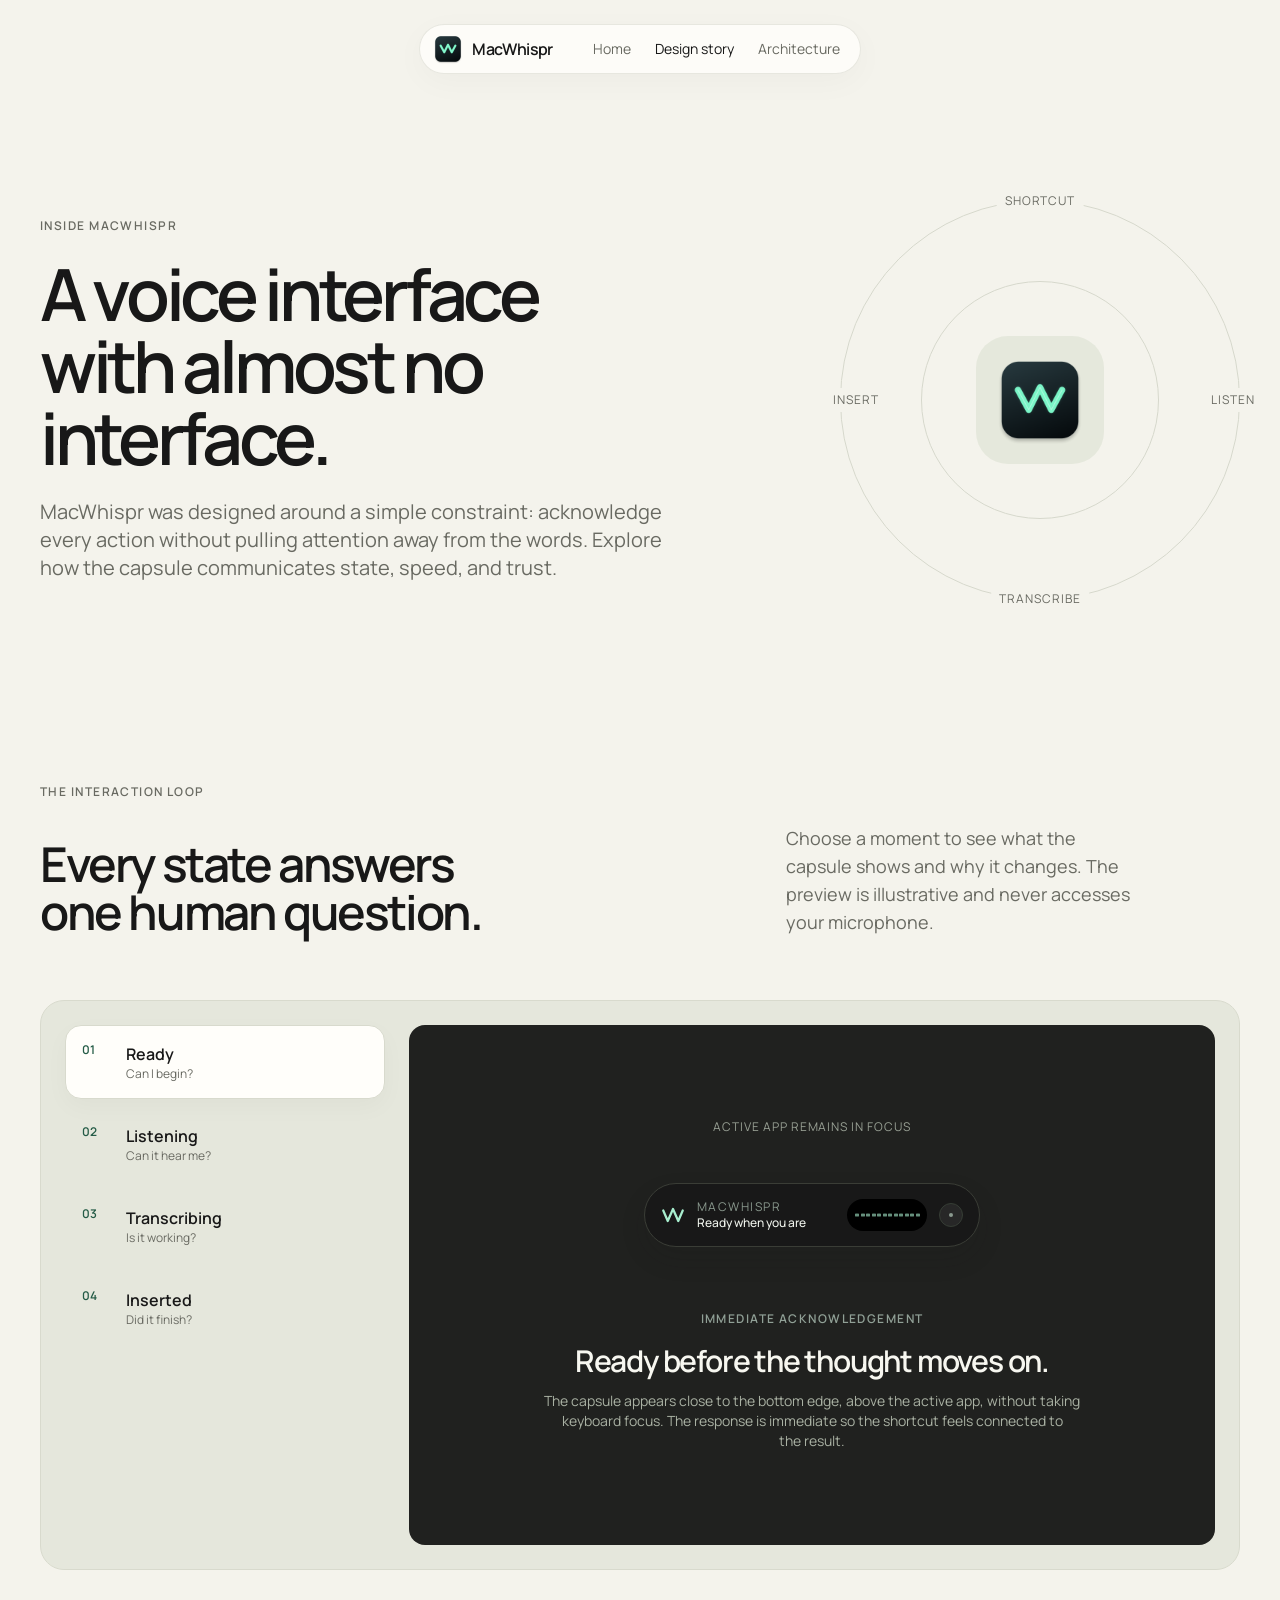
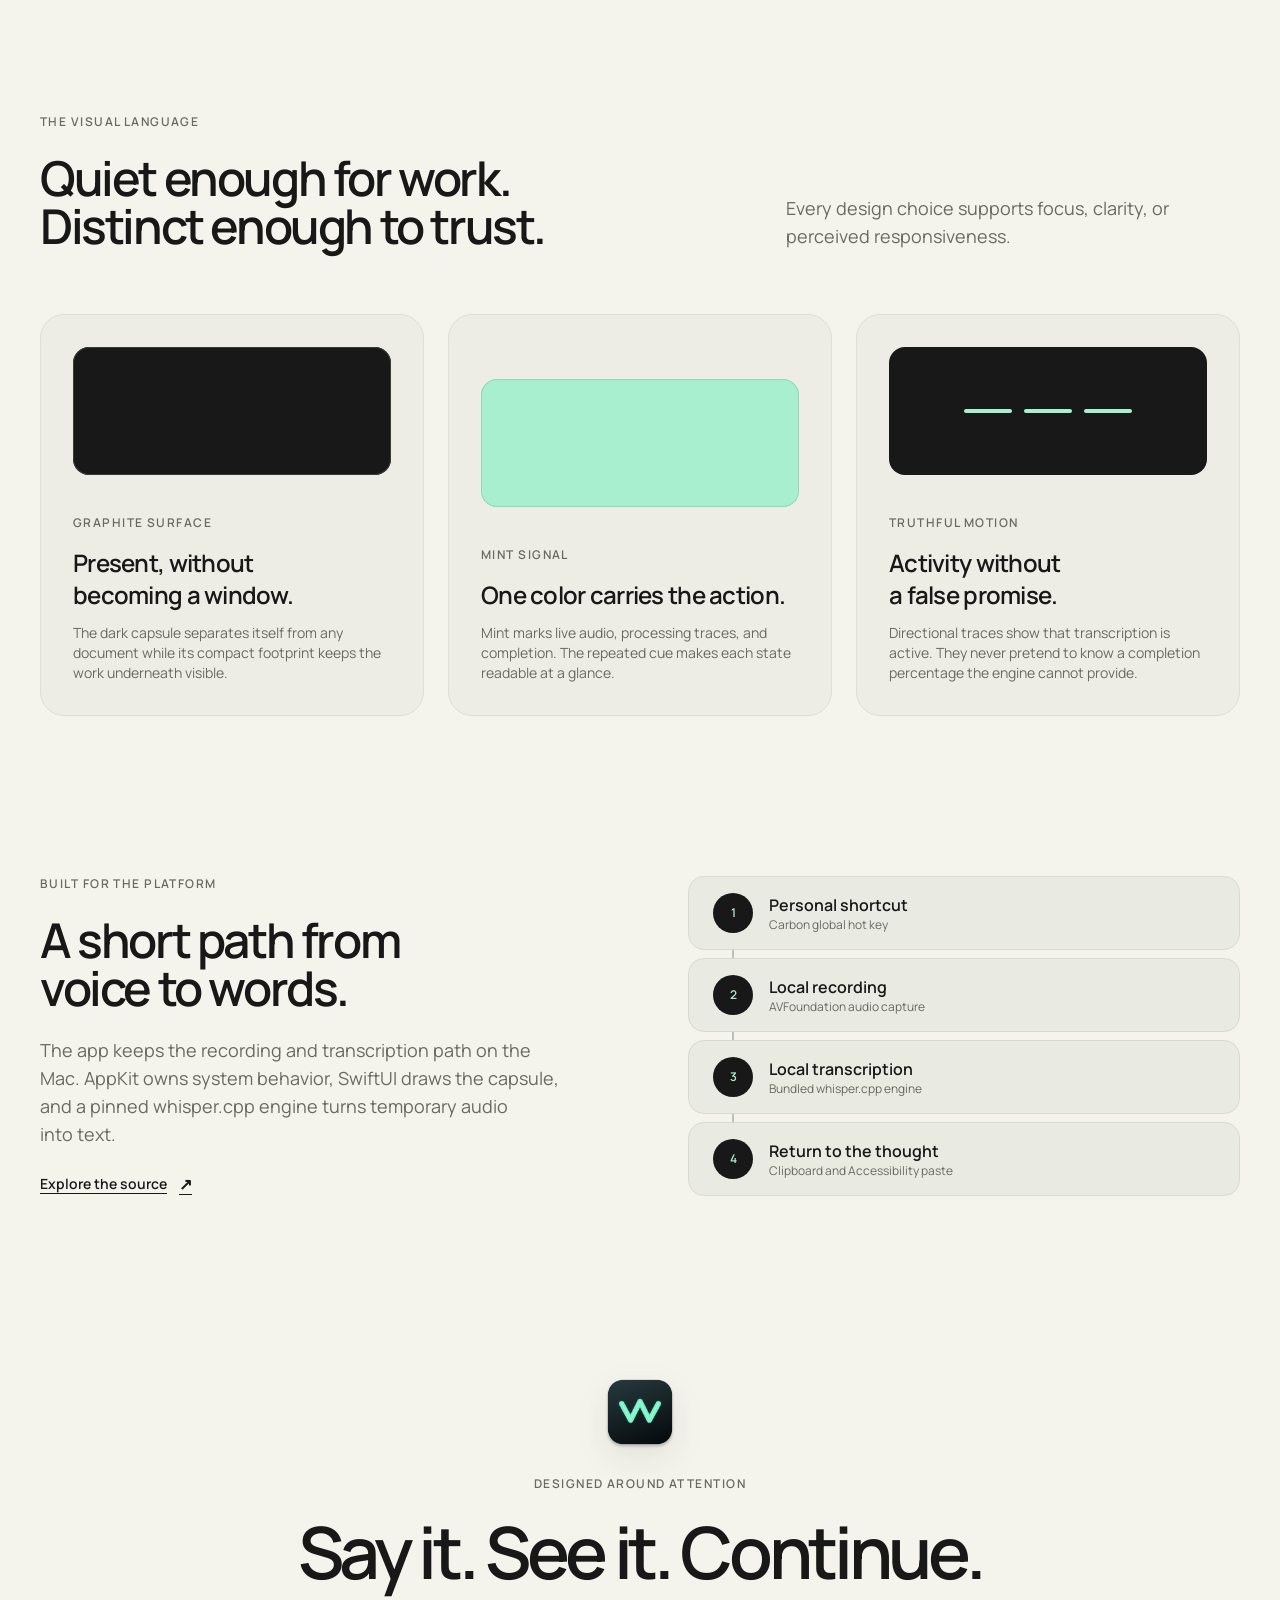
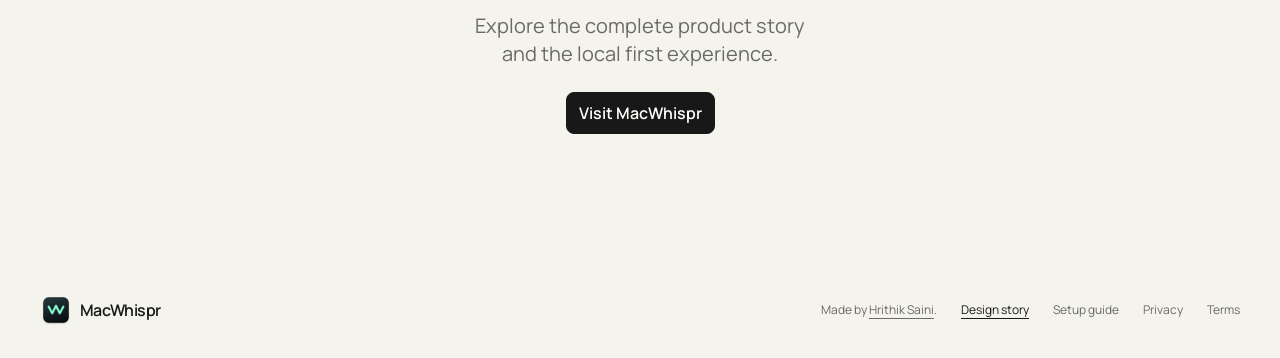
==== site/design.html @ c9826a55 "feat: publish interactive design site with Pages" ====
<!doctype html>
<html lang="en">
<head>
  <meta charset="utf-8">
  <meta name="viewport" content="width=device-width, initial-scale=1">
  <meta name="theme-color" content="#f4f3ec">
  <title>Inside the design — MacWhispr</title>
  <meta name="description" content="Explore the interaction, visual language, and native architecture behind MacWhispr.">
  <meta property="og:type" content="website">
  <meta property="og:title" content="Inside the design of MacWhispr">
  <meta property="og:description" content="An interactive look at the capsule, motion, focus model, and local transcription path.">
  <meta property="og:image" content="assets/brand/social-card.png">
  <meta property="og:image:alt" content="MacWhispr, local voice dictation for Mac">
  <meta name="twitter:card" content="summary_large_image">
  <link rel="icon" type="image/png" href="assets/brand/favicon.png">
  <link rel="apple-touch-icon" href="assets/brand/apple-touch-icon.png">
  <link rel="preload" href="assets/fonts/manrope-variable.ttf" as="font" type="font/ttf" crossorigin>
  <link rel="stylesheet" href="styles.css">
  <script defer src="app.js"></script>
  <script defer src="design.js"></script>
</head>
<body>
  <a class="skip-link" href="#main">Skip to content</a>
  <header class="site-header">
    <nav class="island-nav" aria-label="Main navigation">
      <a class="brand" href="index.html" aria-label="MacWhispr home"><img src="assets/brand/app-icon.png" width="32" height="32" alt=""><span>MacWhispr</span></a>
      <div class="desktop-nav"><a href="index.html">Home</a><a href="#interaction" aria-current="page">Design story</a><a href="#architecture">Architecture</a></div>
      <button class="menu-toggle" type="button" aria-expanded="false" aria-controls="menu-dialog" aria-label="Open navigation"><span></span><span></span></button>
    </nav>
  </header>
  <div class="menu-dialog" id="menu-dialog" role="dialog" aria-modal="true" aria-label="Navigation" hidden>
    <div class="menu-content"><p class="eyebrow">Inside the design</p><nav aria-label="Expanded navigation"><a href="index.html">Home</a><a href="#interaction">The capsule</a><a href="#principles">Design principles</a><a href="#architecture">Architecture</a></nav><p class="menu-footnote">One small surface. Four clear moments.</p></div>
  </div>

  <main id="main">
    <section class="design-hero section-shell" aria-labelledby="design-title">
      <div class="design-hero-copy reveal">
        <p class="eyebrow">Inside MacWhispr</p>
        <h1 id="design-title">A voice interface<br>with almost no interface.</h1>
        <p>MacWhispr was designed around a simple constraint: acknowledge every action without pulling attention away from the words. Explore how the capsule communicates state, speed, and trust.</p>
      </div>
      <div class="design-orbit reveal" aria-hidden="true"><span>Shortcut</span><span>Listen</span><span>Transcribe</span><span>Insert</span><div><img src="assets/brand/app-icon.png" width="96" height="96" alt=""></div></div>
    </section>

    <section class="design-lab section-shell" id="interaction" aria-labelledby="interaction-title">
      <div class="section-intro reveal"><p class="eyebrow">The interaction loop</p><h2 id="interaction-title">Every state answers<br>one human question.</h2><p>Choose a moment to see what the capsule shows and why it changes. The preview is illustrative and never accesses your microphone.</p></div>
      <div class="state-lab reveal">
        <div class="state-selector" role="tablist" aria-label="Capsule states">
          <button class="state-tab is-selected" type="button" role="tab" aria-selected="true" data-design-state="idle"><span>01</span><strong>Ready</strong><small>Can I begin?</small></button>
          <button class="state-tab" type="button" role="tab" aria-selected="false" data-design-state="listening"><span>02</span><strong>Listening</strong><small>Can it hear me?</small></button>
          <button class="state-tab" type="button" role="tab" aria-selected="false" data-design-state="processing"><span>03</span><strong>Transcribing</strong><small>Is it working?</small></button>
          <button class="state-tab" type="button" role="tab" aria-selected="false" data-design-state="pasted"><span>04</span><strong>Inserted</strong><small>Did it finish?</small></button>
        </div>
        <div class="state-preview">
          <p class="preview-context">Active app remains in focus</p>
          <div class="demo-capsule design-capsule" data-state="idle" aria-label="Ready capsule preview">
            <svg class="capsule-mark" viewBox="0 0 32 32" fill="none" aria-hidden="true"><path d="M3 10L9 24L16 8L23 24L29 10" stroke="currentColor" stroke-width="3" stroke-linecap="round" stroke-linejoin="round"/></svg>
            <div class="capsule-label"><span>MACWHISPR</span><strong id="design-capsule-label">Ready when you are</strong></div>
            <div class="capsule-signal" aria-hidden="true"><i></i><i></i><i></i><i></i><i></i><i></i><i></i><i></i><i></i><i></i><i></i><i></i></div>
            <span class="capsule-end" aria-hidden="true"><span></span></span>
          </div>
          <div class="state-rationale" aria-live="polite"><p class="eyebrow" id="design-state-kicker">Immediate acknowledgement</p><h3 id="design-state-title">Ready before the thought moves on.</h3><p id="design-state-copy">The capsule appears close to the bottom edge, above the active app, without taking keyboard focus. The response is immediate so the shortcut feels connected to the result.</p></div>
        </div>
      </div>
    </section>

    <section class="principles-section section-shell" id="principles" aria-labelledby="principles-title">
      <div class="section-intro reveal"><p class="eyebrow">The visual language</p><h2 id="principles-title">Quiet enough for work.<br>Distinct enough to trust.</h2><p>Every design choice supports focus, clarity, or perceived responsiveness.</p></div>
      <div class="principle-grid">
        <article class="principle-card reveal"><span class="principle-swatch graphite" aria-hidden="true"></span><p class="eyebrow">Graphite surface</p><h3>Present, without becoming a window.</h3><p>The dark capsule separates itself from any document while its compact footprint keeps the work underneath visible.</p></article>
        <article class="principle-card reveal"><span class="principle-swatch mint" aria-hidden="true"></span><p class="eyebrow">Mint signal</p><h3>One color carries the action.</h3><p>Mint marks live audio, processing traces, and completion. The repeated cue makes each state readable at a glance.</p></article>
        <article class="principle-card reveal"><div class="motion-study" aria-hidden="true"><i></i><i></i><i></i></div><p class="eyebrow">Truthful motion</p><h3>Activity without a false promise.</h3><p>Directional traces show that transcription is active. They never pretend to know a completion percentage the engine cannot provide.</p></article>
      </div>
    </section>

    <section class="architecture-section section-shell" id="architecture" aria-labelledby="architecture-title">
      <div class="architecture-copy reveal"><p class="eyebrow">Built for the platform</p><h2 id="architecture-title">A short path from<br>voice to words.</h2><p>The app keeps the recording and transcription path on the Mac. AppKit owns system behavior, SwiftUI draws the capsule, and a pinned whisper.cpp engine turns temporary audio into text.</p><a class="text-link" href="https://github.com/hrithiksaini99/MacWhispr">Explore the source <span aria-hidden="true">↗</span></a></div>
      <ol class="architecture-flow reveal" aria-label="MacWhispr transcription flow">
        <li><span>1</span><div><strong>Personal shortcut</strong><small>Carbon global hot key</small></div></li>
        <li><span>2</span><div><strong>Local recording</strong><small>AVFoundation audio capture</small></div></li>
        <li><span>3</span><div><strong>Local transcription</strong><small>Bundled whisper.cpp engine</small></div></li>
        <li><span>4</span><div><strong>Return to the thought</strong><small>Clipboard and Accessibility paste</small></div></li>
      </ol>
    </section>

    <section class="final-cta section-shell" aria-labelledby="design-final-title"><div class="reveal"><img class="final-icon" src="assets/brand/app-icon.png" width="80" height="80" alt="MacWhispr app icon"><p class="eyebrow">Designed around attention</p><h2 id="design-final-title">Say it. See it. Continue.</h2><p>Explore the complete product story<br>and the local first experience.</p><a class="button button-dark" href="index.html">Visit MacWhispr</a></div></section>
  </main>

  <footer class="site-footer section-shell"><a class="brand" href="index.html" aria-label="MacWhispr home"><img src="assets/brand/app-icon.png" width="32" height="32" alt=""><span>MacWhispr</span></a><p>Made by <a href="https://github.com/hrithiksaini99">Hrithik Saini</a>.</p><nav aria-label="Footer navigation"><a href="design.html" aria-current="page">Design story</a><a href="setup.html">Setup guide</a><a href="privacy.html">Privacy</a><a href="terms.html">Terms</a></nav></footer>
</body>
</html>
---- site/styles.css ----
@font-face{font-family:Manrope;src:url("assets/fonts/manrope-variable.ttf") format("truetype");font-style:normal;font-weight:400 700;font-display:swap}
:root{--paper:#f4f3ec;--white:#fffefa;--ink:#181818;--muted:#696a62;--line:#ddddd4;--mint:#a8efcf;--green:#245b46;--s0:0;--s2:2px;--s4:4px;--s8:8px;--s12:12px;--s16:16px;--s24:24px;--s32:32px;--s40:40px;--s48:48px;--s64:64px;--s80:80px;--s96:96px;--r4:4px;--r8:8px;--r16:16px;--r24:24px;--pill:9999px;--fluid:cubic-bezier(.32,.72,0,1)}
*{box-sizing:border-box}
html{scroll-behavior:smooth;scroll-padding-top:96px}
body{margin:0;background:var(--paper);color:var(--ink);font-family:Manrope,sans-serif;font-size:16px;line-height:24px;-webkit-font-smoothing:antialiased}
body.menu-open{overflow:hidden}
button,a,summary{-webkit-tap-highlight-color:transparent}
button,input{font:inherit}
button{cursor:pointer}
button,a,summary{touch-action:manipulation}
a{color:inherit;text-underline-offset:4px}
a:hover{color:var(--green)}
button:focus-visible,a:focus-visible,summary:focus-visible{outline:2px solid var(--green);outline-offset:4px}
button:disabled{cursor:default}
h1,h2,h3,p{margin:0;text-wrap:pretty}
h1,h2,h3{text-wrap:balance;font-weight:600}
img{display:block;max-width:100%;height:auto}
svg{display:block}
button{color:inherit}
.section-shell{width:min(100% - 64px,1200px);margin-inline:auto}
.skip-link{position:fixed;z-index:100;top:16px;left:16px;transform:translateY(-200%);background:var(--ink);color:var(--white);padding:8px 12px;border-radius:8px}
.skip-link:focus{transform:translateY(0);color:var(--white)}
.eyebrow{font-size:12px;line-height:16px;font-weight:600;letter-spacing:.12em;text-transform:uppercase;color:var(--muted)}
.site-header{position:relative;z-index:50;height:96px;display:flex;justify-content:center}
.island-nav{position:fixed;top:24px;display:flex;align-items:center;gap:32px;width:max-content;max-width:calc(100% - 32px);padding:8px 12px;background:rgba(255,254,250,.82);backdrop-filter:blur(24px);-webkit-backdrop-filter:blur(24px);border:1px solid rgba(221,221,212,.7);border-radius:9999px;box-shadow:0 8px 32px #18181808}
.brand{display:flex;align-items:center;gap:8px;text-decoration:none;font-size:16px;line-height:24px;font-weight:600;letter-spacing:-.04em;white-space:nowrap}
.brand img{width:32px;height:32px}
.desktop-nav{display:flex;align-items:center;gap:24px;padding-inline:8px}
.desktop-nav a{font-size:14px;line-height:20px;text-decoration:none;color:var(--muted);transition:color 700ms var(--fluid)}
.desktop-nav a:hover,.desktop-nav a[aria-current]{color:var(--ink)}
.menu-toggle{position:relative;display:none;width:40px;height:40px;border:0;border-radius:9999px;background:transparent;transition:background 700ms var(--fluid),transform 700ms var(--fluid)}
.menu-toggle:hover{background:#e8e8df}
.menu-toggle:active{transform:scale(.98)}
.menu-toggle span{position:absolute;left:12px;width:16px;height:2px;background:var(--ink);transition:transform 700ms var(--fluid)}
.menu-toggle span:first-child{transform:translateY(-4px)}
.menu-toggle span:last-child{transform:translateY(4px)}
.menu-toggle[aria-expanded=true] span:first-child{transform:rotate(45deg)}
.menu-toggle[aria-expanded=true] span:last-child{transform:rotate(-45deg)}
.menu-dialog{position:fixed;inset:0;z-index:40;background:rgba(244,243,236,.85);backdrop-filter:blur(64px);-webkit-backdrop-filter:blur(64px);opacity:0;transition:opacity 700ms var(--fluid)}
.menu-dialog[hidden]{display:none}
.menu-dialog.is-open{opacity:1}
.menu-content{width:min(100% - 64px,680px);height:100%;margin:auto;display:flex;flex-direction:column;justify-content:center;gap:32px}
.menu-content nav{display:flex;flex-direction:column;gap:24px}
.menu-content nav a{text-decoration:none;font-size:36px;line-height:40px;font-weight:600;letter-spacing:-.04em;opacity:0;transform:translateY(48px);transition:transform 700ms var(--fluid),opacity 700ms var(--fluid),color 700ms var(--fluid);transition-delay:calc(var(--menu-index,0)*50ms + 100ms)}
.menu-dialog.is-open nav a{transform:translateY(0);opacity:1}
.menu-footnote{font-size:14px;line-height:20px;color:var(--muted)}
.hero{padding-block:48px 96px}
.hero-copy{text-align:center;max-width:800px;margin-inline:auto}
.hero-eyebrow{display:flex;align-items:center;justify-content:center;gap:8px;margin-bottom:24px}
.status-dot{width:8px;height:8px;background:var(--green);border-radius:9999px}
.hero h1{font-size:96px;line-height:1;letter-spacing:-.07em;max-width:680px;margin-inline:auto;background:linear-gradient(90deg,#000,#666);background-clip:text;-webkit-background-clip:text;color:transparent}
.hero-description{max-width:680px;margin:24px auto;font-size:20px;line-height:28px;color:var(--muted);text-wrap:balance}
.button{display:inline-flex;justify-content:center;align-items:center;padding:8px 12px;border-radius:8px;font-size:16px;line-height:24px;font-weight:600;text-decoration:none;min-height:40px;transition:background 700ms var(--fluid),color 700ms var(--fluid),transform 700ms var(--fluid),box-shadow 700ms var(--fluid)}
.button-dark{background:var(--ink);color:var(--white);border:1px solid var(--ink)}
.button-dark:hover{background:var(--green);border-color:var(--green);color:var(--white);transform:translateY(-2px);box-shadow:0 8px 24px #245b4615}
.button-dark:active{transform:scale(.98);box-shadow:none}
.cta-note{font-size:12px;line-height:16px;margin-top:12px;color:var(--muted)}
.hero-proof{display:flex;flex-wrap:wrap;justify-content:center;gap:8px;margin-top:32px;font-size:12px;line-height:16px;color:var(--muted)}
.hero-proof a{text-decoration:none}
.demo-stage{position:relative;max-width:1040px;margin:64px auto 0;padding:32px 32px 24px;background:#e8e9df;border:1px solid #dfe1d5;border-radius:24px;isolation:isolate}
.demo-note{display:flex;align-items:center;gap:8px;margin-bottom:24px;font-size:14px;line-height:20px;color:var(--muted)}
.mini-mark{width:24px;height:24px;display:grid;place-items:center;background:var(--mint);color:var(--green);font-size:12px;line-height:16px;border-radius:4px;font-weight:700}
.demo-indication{margin-left:auto;font-size:12px;line-height:16px}
.writing-window{background:var(--white);border:1px solid #dbddd0;border-radius:16px;box-shadow:0 16px 40px #18181808;overflow:hidden}
.window-top{display:flex;align-items:center;gap:16px;justify-content:space-between;padding:16px 24px;background:#f7f7f1;color:#6b7063;font-size:12px;line-height:16px}
.traffic-lights{display:flex;gap:8px}
.traffic-lights span{width:8px;height:8px;background:#dedfd4;border-radius:9999px}
.window-shortcut{padding:4px 8px;background:#edeee5;border-radius:4px;white-space:nowrap;color:#7b7c71}
.writing-body{padding:40px 64px 80px;min-height:336px}
.document-label{font-size:12px;line-height:16px;text-transform:uppercase;letter-spacing:.12em;color:#6b7063;margin-bottom:24px}
.document-text{display:inline;font-size:30px;line-height:36px;font-weight:500;letter-spacing:-.04em;text-wrap:pretty;white-space:pre-line}
.text-caret{display:inline-block;width:2px;height:32px;background:#698676;vertical-align:bottom;margin-left:4px;animation:caret 1.2s var(--fluid) infinite}
.document-foot{display:flex;align-items:center;justify-content:space-between;gap:16px;padding:16px 24px;color:#6b7063;font-size:12px;line-height:16px}
.demo-capsule{position:absolute;left:50%;bottom:96px;transform:translateX(-50%);width:336px;min-height:64px;padding:12px 16px;display:flex;align-items:center;gap:12px;background:#181818;border:1px solid #3a3d36;border-radius:9999px;box-shadow:0 12px 24px #18181826;color:var(--mint)}
.capsule-mark{width:24px;height:24px;flex-shrink:0}
.capsule-label{flex:1;min-width:0}
.capsule-label>span{display:block;font-size:12px;line-height:16px;letter-spacing:.12em;color:#8a998e}
.capsule-label strong{display:block;font-size:12px;line-height:16px;color:#f0f4ed;font-weight:500;white-space:nowrap}
.capsule-signal{position:relative;display:flex;align-items:center;justify-content:center;gap:2px;width:80px;height:32px;overflow:hidden;background:#000000;padding:8px;border-radius:9999px}
.capsule-signal i{display:block;width:4px;height:16px;border-radius:9999px;background:var(--mint);transform:scaleY(.2);opacity:.6;transition:transform 700ms var(--fluid),opacity 700ms var(--fluid)}
.capsule-signal i:nth-child(2n){--bar-high:1}.capsule-signal i:nth-child(3n){--bar-high:.6}.capsule-signal i:nth-child(4n){--bar-high:1.3}.capsule-signal i:nth-child(5n){--bar-high:.85}
.capsule-end{width:24px;height:24px;flex-shrink:0;display:grid;place-items:center;border:1px solid #363d35;background:#272727;border-radius:9999px}
.capsule-end>span{width:4px;height:4px;background:#8a998e;border-radius:9999px}
.demo-capsule[data-state=listening] .capsule-signal i{animation:voice 620ms var(--fluid) infinite alternate;animation-delay:calc(var(--bar-index)*-70ms);opacity:1}
.demo-capsule[data-state=listening] .capsule-end>span{width:8px;height:8px;border-radius:2px;background:#e3ebe0}
.demo-capsule[data-state=processing] .capsule-signal i{height:2px;animation:trace 620ms var(--fluid) infinite;animation-delay:calc(var(--bar-index)*-35ms)}
.demo-capsule[data-state=processing] .capsule-end>span{width:8px;height:2px;border-radius:2px;background:var(--mint)}
.demo-capsule[data-state=pasted] .capsule-signal i{transform:scaleY(.2);opacity:.9}
.demo-capsule[data-state=pasted] .capsule-end>span{width:8px;height:8px;border-radius:9999px;background:var(--mint)}
.demo-controls{display:flex;align-items:center;justify-content:center;gap:16px;margin-top:32px}
.demo-button{display:flex;align-items:center;gap:12px;padding:8px 12px;font-size:14px;line-height:20px;font-weight:600;background:#f4f5ed;border:1px solid #d6d9cb;border-radius:8px;white-space:nowrap;transition:background 700ms var(--fluid),transform 700ms var(--fluid)}
.demo-button:hover{background:var(--white)}
.demo-button:active{transform:scale(.98)}
.demo-button:disabled{background:#e1e5d9;color:#657062}
.play-symbol{font-size:16px;line-height:24px;color:var(--green)}
.demo-status{font-size:12px;line-height:16px;color:#626b56;max-width:400px}
.experience{padding-block:48px 96px}
.section-intro{display:grid;grid-template-columns:1.5fr 1fr;gap:24px 64px;margin-bottom:64px;align-items:end}
.section-intro .eyebrow{grid-column:1/-1}
h2{font-size:48px;line-height:1;letter-spacing:-.05em}
.section-intro>p:last-child{max-width:400px;color:var(--muted);font-size:18px;line-height:28px}
.benefits{display:grid;grid-template-columns:repeat(3,1fr);gap:64px}
.benefit{display:flex;flex-direction:column;align-items:flex-start}
.section-number{font-size:12px;line-height:16px;color:#6b735d;font-weight:600;letter-spacing:.08em;margin-bottom:24px}
.benefit h3{font-size:30px;line-height:36px;letter-spacing:-.04em;margin-bottom:16px}
.benefit>p{color:var(--muted);font-size:16px;line-height:24px;flex:1;margin-bottom:24px}
.benefit-detail{display:flex;gap:8px;align-items:center;color:var(--green);font-size:12px;line-height:16px;min-height:32px}
kbd{font-family:inherit;font-size:12px;line-height:16px;display:inline-flex;align-items:center;justify-content:center;min-width:32px;padding:8px;background:#eeeee6;border:1px solid #d8dbcf;border-radius:8px;color:#535b4e}
.shortcut-detail>span{margin-left:4px}
.local-signal{width:8px;height:8px;border-radius:9999px;background:var(--green);box-shadow:0 0 0 4px #245b4610;margin:4px}
.mode-label{padding:4px 8px;border-radius:4px;background:#e7eade;white-space:nowrap}
.mode-divider{color:#98a08c}
.setup{display:grid;grid-template-columns:1fr 1fr;gap:96px;padding-block:64px 96px}
.setup-heading h2{margin:24px 0}
.setup-heading>p:last-child{font-size:18px;line-height:28px;color:var(--muted)}
.setup-steps{margin:0;padding:0;list-style:none;display:flex;flex-direction:column;gap:40px}
.setup-step{display:flex;gap:24px;align-items:flex-start}
.step-number{flex-shrink:0;display:grid;place-items:center;width:40px;height:40px;background:#e8eade;border:1px solid #d8decd;border-radius:9999px;font-size:14px;line-height:20px;color:var(--green);font-weight:600}
.setup-step h3{font-size:24px;line-height:32px;letter-spacing:-.03em;margin-bottom:12px}
.setup-step p{color:var(--muted)}
.setup-step .step-aside{margin-top:12px;font-size:14px;line-height:20px}
.text-link{display:inline-flex;align-items:center;gap:12px;font-size:14px;line-height:20px;font-weight:600;transition:color 700ms var(--fluid)}
.setup-step .text-link{margin-top:16px}
.text-link span{font-size:16px;line-height:24px;transition:transform 700ms var(--fluid)}
.text-link:hover span{transform:translate(2px,-2px)}
.tagline-section{text-align:center;padding-block:96px}
.tagline-section h2{font-size:60px;line-height:1;letter-spacing:-.055em;max-width:680px;margin:32px auto}
.word-reveal span{color:#1818184d;transition:color 800ms var(--fluid)}
.word-reveal span.is-active{color:var(--ink)}
.tagline-note{color:var(--muted)}
.source-section{padding-block:48px 96px}
.source-panel{display:grid;grid-template-columns:1fr 1fr;gap:64px;background:#181818;color:var(--white);border-radius:24px;padding:64px;overflow:hidden}
.source-art{display:flex;flex-direction:column;justify-content:center;align-items:center;gap:24px;color:var(--mint)}
.source-art svg{width:192px;height:192px}
.source-art>span{font-size:12px;line-height:16px;color:#a0aa9b}
.source-copy .eyebrow{color:#a0aa9b}
.source-copy h2{font-size:48px;line-height:1;margin:24px 0;color:#f5f5ec}
.source-copy>p:not(.eyebrow){color:#a9b1a3}
.source-copy .source-details{font-size:14px;line-height:20px;margin-top:16px}
.light-link{margin-top:24px;color:var(--mint)}
.light-link:hover{color:var(--white)}
.light-link:focus-visible{outline-color:var(--mint)}
.faq{display:grid;grid-template-columns:1fr 1.3fr;gap:96px;padding-block:48px 96px}
.faq-heading h2{margin-top:24px}
.faq-list{display:flex;flex-direction:column;gap:12px}
.faq details{padding:16px 24px;background:#eeeee6;border:1px solid #dddfd2;border-radius:16px}
.faq summary{display:flex;align-items:center;justify-content:space-between;gap:24px;list-style:none;cursor:pointer;font-size:16px;line-height:24px;font-weight:600}
.faq summary::-webkit-details-marker{display:none}
.faq summary>span{font-size:24px;line-height:32px;font-weight:400;color:#848d7d;transition:transform 700ms var(--fluid);flex-shrink:0}
.faq details[open] summary>span{transform:rotate(45deg)}
.faq summary:hover{color:var(--green)}
.faq summary:active{transform:translateY(1px)}
.faq details>div{padding-top:16px;color:var(--muted);font-size:14px;line-height:20px}
.faq details p+p{margin-top:12px}
.final-cta{text-align:center;padding-block:80px 96px}
.final-icon{margin:0 auto 24px;width:80px;height:80px;filter:drop-shadow(0 12px 16px #18181815)}
.final-cta h2{font-size:72px;line-height:1;margin:24px 0;letter-spacing:-.06em}
.final-cta>div>p:not(.eyebrow,.cta-note){font-size:20px;line-height:28px;color:var(--muted);margin-bottom:24px}
.site-footer{display:flex;align-items:center;gap:24px;padding-block:32px;margin-top:32px;font-size:12px;line-height:16px;color:var(--muted)}
.site-footer>p{margin-left:auto}
.site-footer nav{display:flex;gap:24px}
.site-footer nav a{text-decoration:none}.site-footer nav a[aria-current=page]{color:var(--ink);text-decoration:underline}
.site-footer .brand{color:var(--ink)}
.js .reveal{opacity:0;transform:translateY(64px);filter:blur(8px);transition:opacity 900ms var(--fluid),transform 900ms var(--fluid),filter 900ms var(--fluid)}
.js .reveal.is-visible{opacity:1;transform:translateY(0);filter:blur(0)}
.legal-main{max-width:800px;padding-block:64px 96px}
.legal-main .eyebrow{margin-bottom:24px}
.legal-main h1{font-size:60px;line-height:1;letter-spacing:-.055em;margin-bottom:24px}
.legal-lede{font-size:20px;line-height:28px;color:var(--muted);margin-bottom:48px}
.legal-main section{margin-top:40px}
.legal-main h2{font-size:24px;line-height:32px;letter-spacing:-.03em;margin-bottom:16px}
.legal-main section p{color:var(--muted)}
.legal-main section p+p{margin-top:12px}
.legal-main ul,.legal-main ol{padding-left:24px;color:var(--muted);margin:16px 0 0}
.legal-main li+li{margin-top:8px}
.legal-main .button{margin-top:40px}
.error-main{min-height:70vh;text-align:center;display:flex;flex-direction:column;align-items:center;justify-content:center;padding-block:64px;max-width:680px}
.error-main .final-icon{margin-bottom:32px}
.error-main h1{font-size:60px;line-height:1;letter-spacing:-.05em;margin:24px 0}
.error-main>p:not(.eyebrow){font-size:18px;line-height:28px;color:var(--muted);margin-bottom:24px}
.design-hero{display:grid;grid-template-columns:1.2fr .8fr;align-items:center;gap:96px;padding-block:64px 96px;min-height:640px}
.design-hero-copy{max-width:720px}
.design-hero h1{font-size:72px;line-height:1;letter-spacing:-.06em;margin:24px 0}
.design-hero-copy>p:last-child{max-width:640px;font-size:20px;line-height:28px;color:var(--muted)}
.design-orbit{position:relative;width:400px;height:400px;border:1px solid #d6d8cc;border-radius:9999px;justify-self:end;animation:orbit-breathe 3.2s var(--fluid) infinite alternate}
.design-orbit::before{content:"";position:absolute;inset:80px;border:1px solid #d6d8cc;border-radius:9999px}
.design-orbit>div{position:absolute;inset:50%;width:128px;height:128px;padding:16px;transform:translate(-50%,-50%);display:grid;place-items:center;background:#e5e8dc;border-radius:32px}
.design-orbit>div img{width:96px;height:96px}
.design-orbit>span{position:absolute;padding:4px 8px;background:var(--paper);font-size:12px;line-height:16px;color:var(--muted);letter-spacing:.08em;text-transform:uppercase}
.design-orbit>span:nth-child(1){top:-12px;left:50%;transform:translateX(-50%)}
.design-orbit>span:nth-child(2){right:-24px;top:50%;transform:translateY(-50%)}
.design-orbit>span:nth-child(3){bottom:-12px;left:50%;transform:translateX(-50%)}
.design-orbit>span:nth-child(4){left:-16px;top:50%;transform:translateY(-50%)}
.design-lab{padding-block:48px 96px}
.state-lab{display:grid;grid-template-columns:320px 1fr;gap:24px;padding:24px;background:#e5e7dc;border:1px solid #d8dacd;border-radius:24px}
.state-selector{display:flex;flex-direction:column;gap:8px}
.state-tab{display:grid;grid-template-columns:32px 1fr;gap:0 12px;text-align:left;padding:16px;background:transparent;border:1px solid transparent;border-radius:16px;transition:background 700ms var(--fluid),border-color 700ms var(--fluid),transform 700ms var(--fluid)}
.state-tab:hover{background:#f0f0e8}
.state-tab:active{transform:scale(.98)}
.state-tab.is-selected{background:var(--white);border-color:#d8dacd;box-shadow:0 8px 24px #18181808}
.state-tab>span{grid-row:1/3;font-size:12px;line-height:16px;color:var(--green);font-weight:600}
.state-tab>strong{font-size:16px;line-height:24px;font-weight:600}
.state-tab>small{font-size:12px;line-height:16px;color:var(--muted)}
.state-preview{min-height:520px;padding:64px;display:flex;flex-direction:column;align-items:center;justify-content:center;background:#20211f;border-radius:16px;color:var(--white);overflow:hidden}
.preview-context{margin-bottom:48px;font-size:12px;line-height:16px;color:#98a094;letter-spacing:.08em;text-transform:uppercase}
.design-capsule{position:relative;left:auto;bottom:auto;transform:none;flex-shrink:0}
.state-rationale{max-width:560px;margin-top:64px;text-align:center}
.state-rationale .eyebrow{color:#90a096}
.state-rationale h3{margin:16px 0 12px;font-size:30px;line-height:36px;letter-spacing:-.04em;color:#f7f7f0}
.state-rationale>p:last-child{font-size:14px;line-height:20px;color:#a9b1a3}
.principles-section{padding-block:48px 96px}
.principle-grid{display:grid;grid-template-columns:repeat(3,1fr);gap:24px}
.principle-card{min-height:400px;padding:32px;display:flex;flex-direction:column;justify-content:flex-end;background:#edede5;border:1px solid #dddfd2;border-radius:24px}
.principle-card .eyebrow{margin-top:40px;margin-bottom:16px}
.principle-card h3{font-size:24px;line-height:32px;letter-spacing:-.03em;margin-bottom:12px}
.principle-card>p:last-child{color:var(--muted);font-size:14px;line-height:20px}
.principle-swatch{width:100%;height:128px;border-radius:16px}
.principle-swatch.graphite{background:#181818;box-shadow:inset 0 0 0 1px #3a3d36}
.principle-swatch.mint{background:var(--mint);box-shadow:inset 0 0 0 1px #8edab7}
.motion-study{height:128px;display:flex;align-items:center;justify-content:center;gap:12px;background:#181818;border-radius:16px;overflow:hidden}
.motion-study i{width:48px;height:4px;border-radius:9999px;background:var(--mint);animation:design-trace 720ms var(--fluid) infinite}
.motion-study i:nth-child(2){animation-delay:-240ms}.motion-study i:nth-child(3){animation-delay:-480ms}
.architecture-section{display:grid;grid-template-columns:1fr 1fr;gap:96px;padding-block:64px 96px;align-items:center}
.architecture-copy h2{margin:24px 0;font-size:48px;line-height:1}
.architecture-copy>p:not(.eyebrow){max-width:520px;color:var(--muted);font-size:18px;line-height:28px}
.architecture-copy .text-link{margin-top:24px}
.architecture-flow{margin:0;padding:0;list-style:none;display:flex;flex-direction:column;gap:8px}
.architecture-flow li{position:relative;display:flex;align-items:center;gap:16px;padding:16px 24px;background:#e9eae1;border:1px solid #d9dbcf;border-radius:16px}
.architecture-flow li+li::before{content:"";position:absolute;width:2px;height:8px;top:-9px;left:43px;background:#b9c2b4}
.architecture-flow li>span{display:grid;place-items:center;width:40px;height:40px;flex-shrink:0;border-radius:9999px;background:var(--ink);color:var(--mint);font-size:12px;line-height:16px;font-weight:600}
.architecture-flow strong{display:block;font-size:16px;line-height:24px;font-weight:600}
.architecture-flow small{display:block;font-size:12px;line-height:16px;color:var(--muted)}
@keyframes caret{0%,45%{opacity:1}50%,95%{opacity:0}100%{opacity:1}}
@keyframes voice{0%{transform:scaleY(.25)}100%{transform:scaleY(var(--bar-high,.8))}}
@keyframes trace{0%{opacity:.15;transform:translateX(-8px) scaleX(.5)}55%{opacity:1;transform:translateX(8px) scaleX(2)}100%{opacity:.15;transform:translateX(16px) scaleX(.5)}}
@keyframes design-trace{0%{opacity:.2;transform:translateX(-24px) scaleX(.5)}55%{opacity:1;transform:translateX(8px) scaleX(1)}100%{opacity:.2;transform:translateX(24px) scaleX(.5)}}
@keyframes orbit-breathe{0%{transform:scale(.98)}100%{transform:scale(1)}}
@media(min-width:1440px){.hero{padding-top:64px}}
@media(max-width:1100px){.hero h1{font-size:72px;line-height:1}.benefits{gap:32px}.setup,.faq{gap:64px}.source-panel{gap:32px;padding:48px}.section-intro{gap:24px 32px}.demo-stage{padding:24px}.writing-body{padding:40px 48px 80px}.demo-capsule{bottom:96px}.design-hero{gap:48px}.design-orbit{width:320px;height:320px}.design-orbit::before{inset:64px}.state-lab{grid-template-columns:280px 1fr}.state-preview{padding:48px}.principle-card{padding:24px}.architecture-section{gap:64px}}
@media(max-width:800px){.section-shell{width:calc(100% - 48px)}.site-header{height:96px}.desktop-nav{display:none}.menu-toggle{display:block}.island-nav{gap:32px}.hero{padding-block:32px 64px}.hero h1{font-size:60px;line-height:1}.hero-description{font-size:18px;line-height:28px;max-width:560px}.demo-stage{padding:24px 16px;margin-top:48px}.writing-window{border-radius:8px}.demo-note{font-size:12px;line-height:16px}.demo-indication{display:none}.writing-body{padding:32px 24px 96px;min-height:336px}.window-top{padding:16px}.window-shortcut{display:none}.document-text{font-size:24px;line-height:32px}.document-foot{padding:12px 16px}.demo-no-mic{display:none}.demo-controls{flex-direction:column;gap:8px}.demo-status{text-align:center}.demo-capsule{bottom:96px}.section-intro{display:block;margin-bottom:48px}.section-intro h2{margin:24px 0}.section-intro>p:last-child{max-width:560px}.experience{padding-block:32px 64px}.benefits{gap:48px;grid-template-columns:1fr}.benefit{display:grid;grid-template-columns:1fr 1.2fr;gap:16px 32px}.benefit .section-number{grid-column:1/-1;margin:0}.benefit h3{grid-column:1;margin:0;font-size:30px;line-height:36px}.benefit>p{margin:0}.benefit-detail{grid-column:2}.setup{grid-template-columns:1fr;gap:40px;padding-block:48px 64px}.setup-heading>p:last-child br{display:none}.setup-steps{gap:32px}.tagline-section{padding-block:64px}.tagline-section h2{font-size:48px;line-height:1}.source-section{padding-block:32px 64px}.source-panel{grid-template-columns:1fr;gap:40px;padding:40px}.source-art{flex-direction:row;justify-content:flex-start;gap:16px}.source-art svg{width:64px;height:64px}.source-copy h2 br{display:none}.source-copy h2{font-size:36px;line-height:40px}.faq{grid-template-columns:1fr;gap:40px;padding-block:32px 64px}.faq-heading h2 br{display:none}.final-cta{padding-block:64px}.final-cta h2{font-size:60px;line-height:1}.site-footer{flex-wrap:wrap;justify-content:space-between;gap:16px}.site-footer>p{margin:0}.site-footer nav{width:100%;justify-content:flex-start;margin-top:8px}.legal-main{padding-block:40px 64px}.legal-main h1{font-size:48px;line-height:1}.design-hero{grid-template-columns:1fr;gap:64px;padding-block:32px 80px;min-height:0}.design-hero h1{font-size:60px;line-height:1}.design-orbit{justify-self:center}.design-lab,.principles-section{padding-block:32px 64px}.state-lab{grid-template-columns:1fr}.state-selector{display:grid;grid-template-columns:1fr 1fr}.state-preview{min-height:480px}.design-capsule{bottom:auto}.principle-grid{grid-template-columns:1fr}.principle-card{min-height:360px}.architecture-section{grid-template-columns:1fr;gap:48px;padding-block:48px 64px}}
@media(max-width:480px){.section-shell{width:calc(100% - 32px)}.hero h1{font-size:48px;line-height:1;letter-spacing:-.065em}.hero-eyebrow{font-size:12px;line-height:16px;letter-spacing:.08em}.hero-description{font-size:16px;line-height:24px}.hero-proof{gap:8px;margin-top:24px}.hero-proof>span[aria-hidden]{display:none}.hero-proof>span,.hero-proof>a{flex-basis:100%}.demo-stage{padding:16px 8px;margin-top:40px;border-radius:16px}.demo-note{padding-inline:8px;margin-bottom:16px}.writing-window{border-radius:8px}.window-top{gap:8px;padding:12px}.traffic-lights{gap:4px}.window-top>span:not(.window-shortcut){font-size:12px;line-height:16px;text-align:right}.writing-body{padding:24px 16px 96px;min-height:320px}.document-label{font-size:12px;line-height:16px;letter-spacing:.08em;margin-bottom:16px}.document-text{font-size:20px;line-height:28px}.document-foot{padding:12px}.demo-capsule{width:min(336px,calc(100% - 24px));gap:8px;padding:12px;bottom:96px}.capsule-signal{width:64px;padding:8px 4px}.capsule-mark{width:24px}.capsule-label strong{font-size:12px;line-height:16px}.capsule-end{width:24px}.demo-controls{padding-inline:8px;margin-top:32px}.demo-status{max-width:264px}.section-intro h2,.setup-heading h2,.faq-heading h2{font-size:36px;line-height:40px}.section-intro>p:last-child{font-size:16px;line-height:24px}.benefit{display:flex;gap:0}.benefit .section-number{margin-bottom:16px}.benefit h3{margin-bottom:16px}.benefit h3 br{display:none}.benefit>p{margin-bottom:16px}.setup-step{gap:16px}.step-number{width:32px;height:32px}.setup-step h3{font-size:20px;line-height:28px}.tagline-section h2{font-size:36px;line-height:40px}.tagline-note{font-size:14px;line-height:20px}.source-panel{padding:24px;border-radius:16px}.source-copy h2{font-size:30px;line-height:36px}.faq details{padding:16px}.faq summary{gap:16px;font-size:14px;line-height:20px}.final-cta h2{font-size:48px;line-height:1}.final-cta>div>p:not(.eyebrow,.cta-note){font-size:18px;line-height:28px}.site-footer>p{font-size:12px;line-height:16px}.legal-main h1{font-size:36px;line-height:40px}.legal-lede{font-size:18px;line-height:28px}.error-main h1{font-size:48px;line-height:1}.design-hero h1{font-size:48px;line-height:1}.design-hero-copy>p:last-child{font-size:16px;line-height:24px}.design-orbit{width:264px;height:264px}.design-orbit::before{inset:48px}.design-orbit>div{width:96px;height:96px;padding:12px;border-radius:24px}.design-orbit>div img{width:72px;height:72px}.design-orbit>span:nth-child(2){right:-16px}.design-orbit>span:nth-child(4){left:-12px}.state-lab{padding:12px;border-radius:16px}.state-selector{grid-template-columns:1fr}.state-tab{padding:12px}.state-preview{min-height:480px;padding:48px 16px;border-radius:8px}.design-capsule{bottom:auto}.state-rationale{margin-top:48px}.state-rationale h3{font-size:24px;line-height:32px}.principle-card{padding:24px;min-height:336px;border-radius:16px}.architecture-copy h2{font-size:36px;line-height:40px}.architecture-copy>p:not(.eyebrow){font-size:16px;line-height:24px}.architecture-flow li{padding:12px 16px}.site-footer nav{flex-wrap:wrap}}
@media(prefers-reduced-motion:reduce){html{scroll-behavior:auto}*,*::before,*::after{animation:none!important;transition-duration:.001ms!important;transition-delay:0ms!important}.js .reveal{opacity:1;transform:none;filter:none}.word-reveal span{color:var(--ink)}.text-caret{opacity:1}.demo-capsule[data-state=listening] .capsule-signal i{transform:scaleY(.8)}.demo-capsule[data-state=processing] .capsule-signal i{height:2px;transform:scaleX(1);opacity:1}}
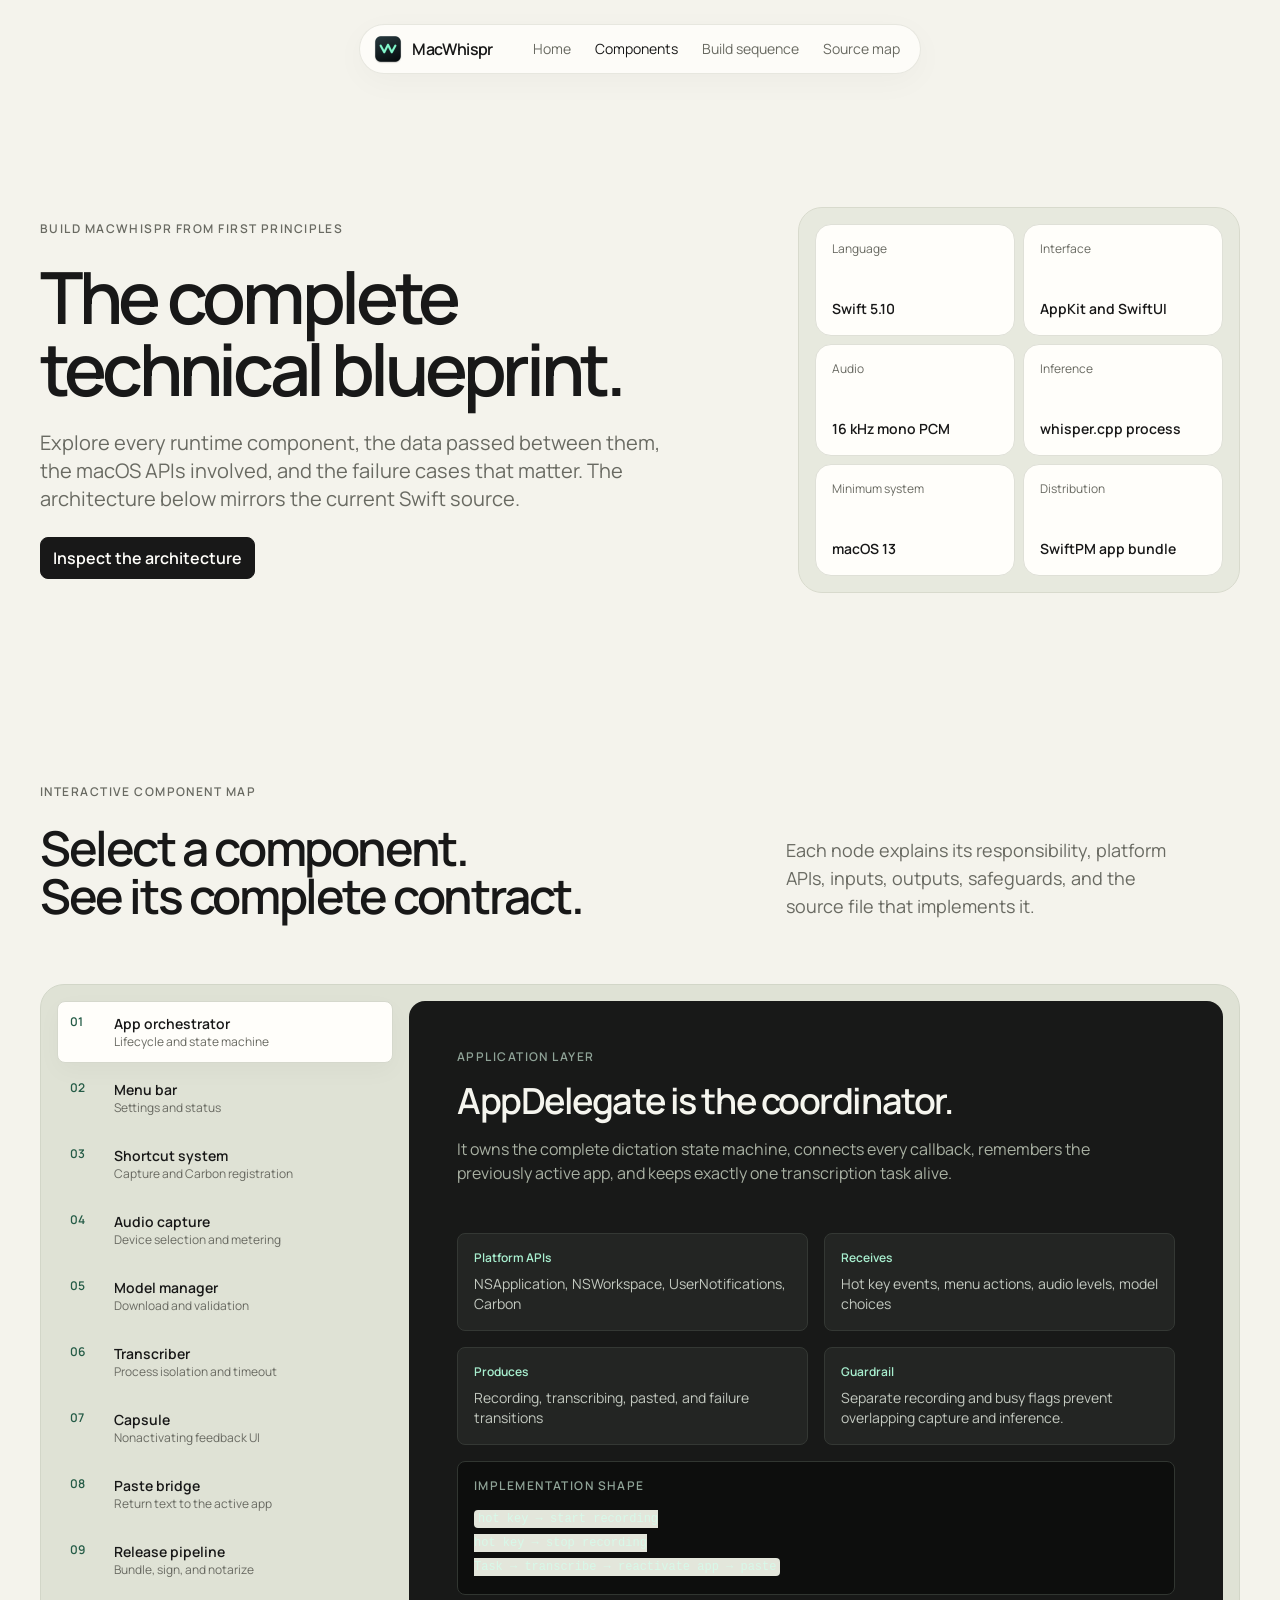
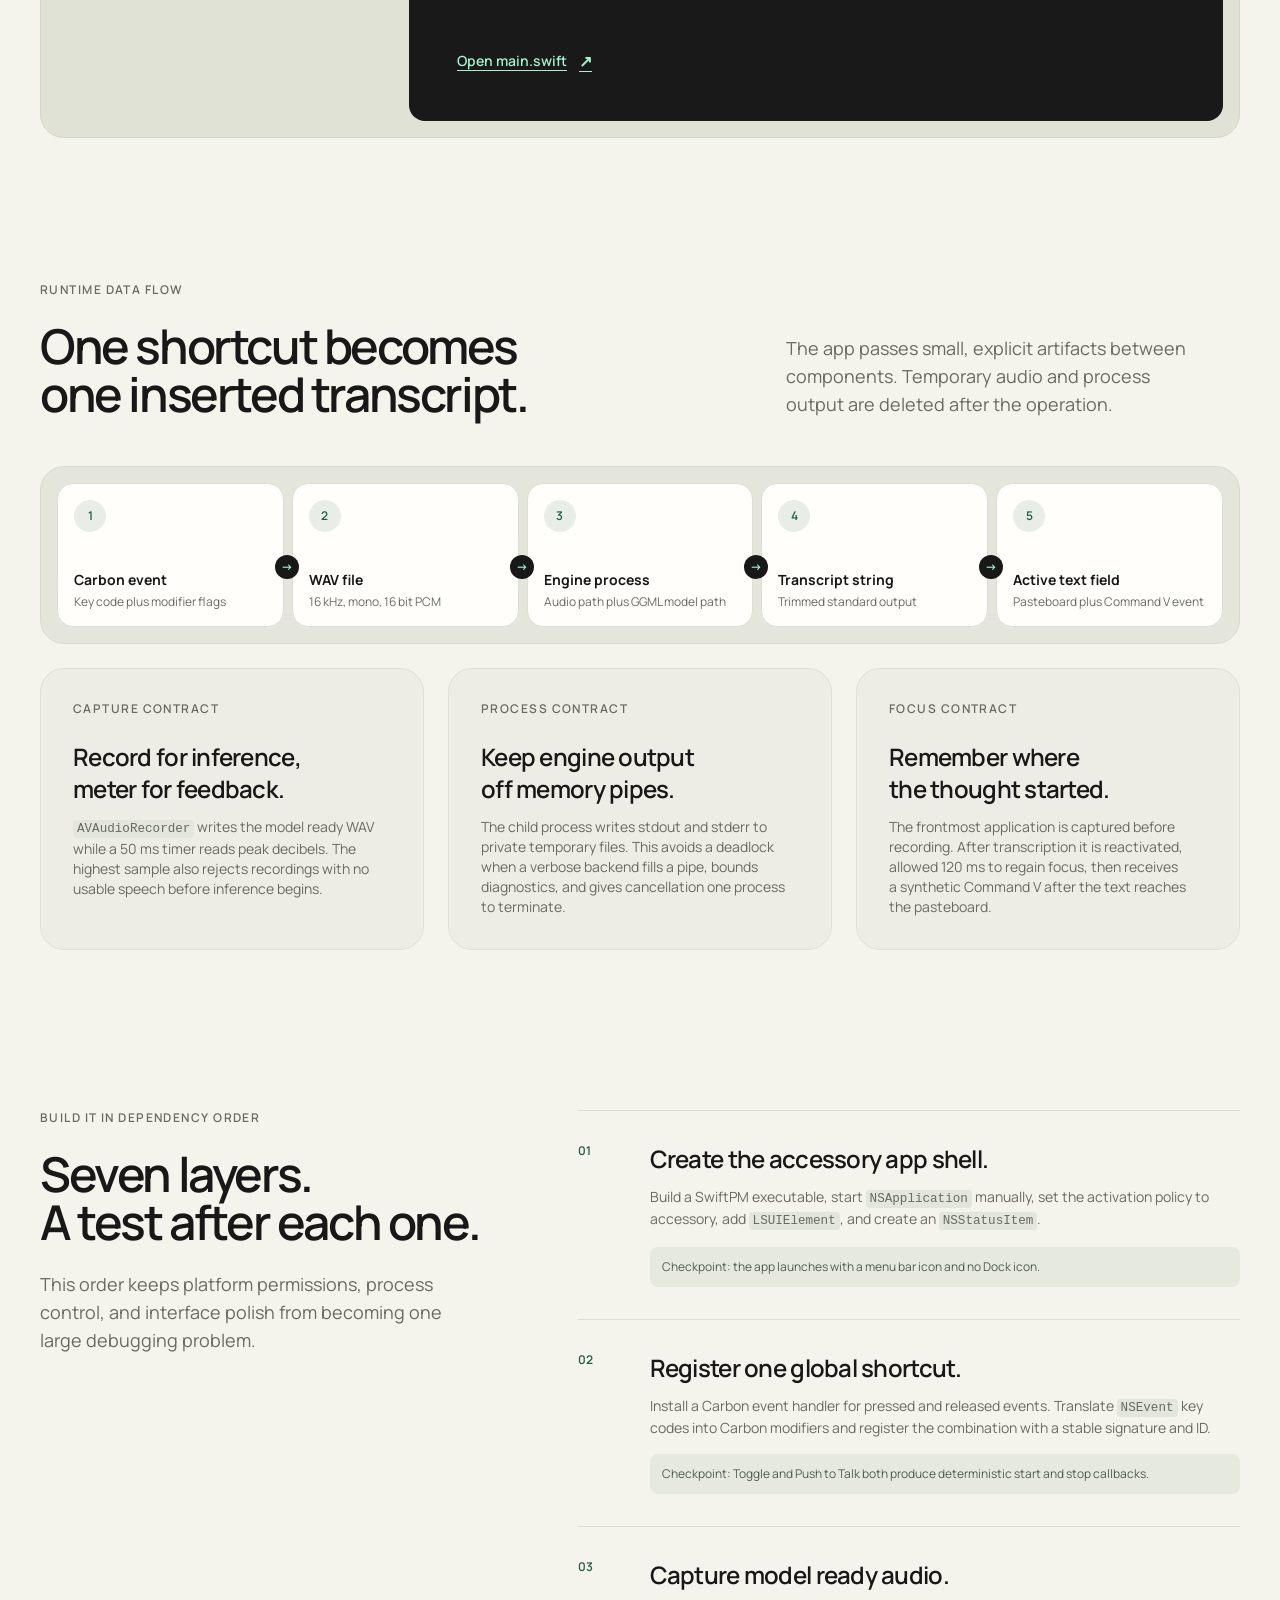
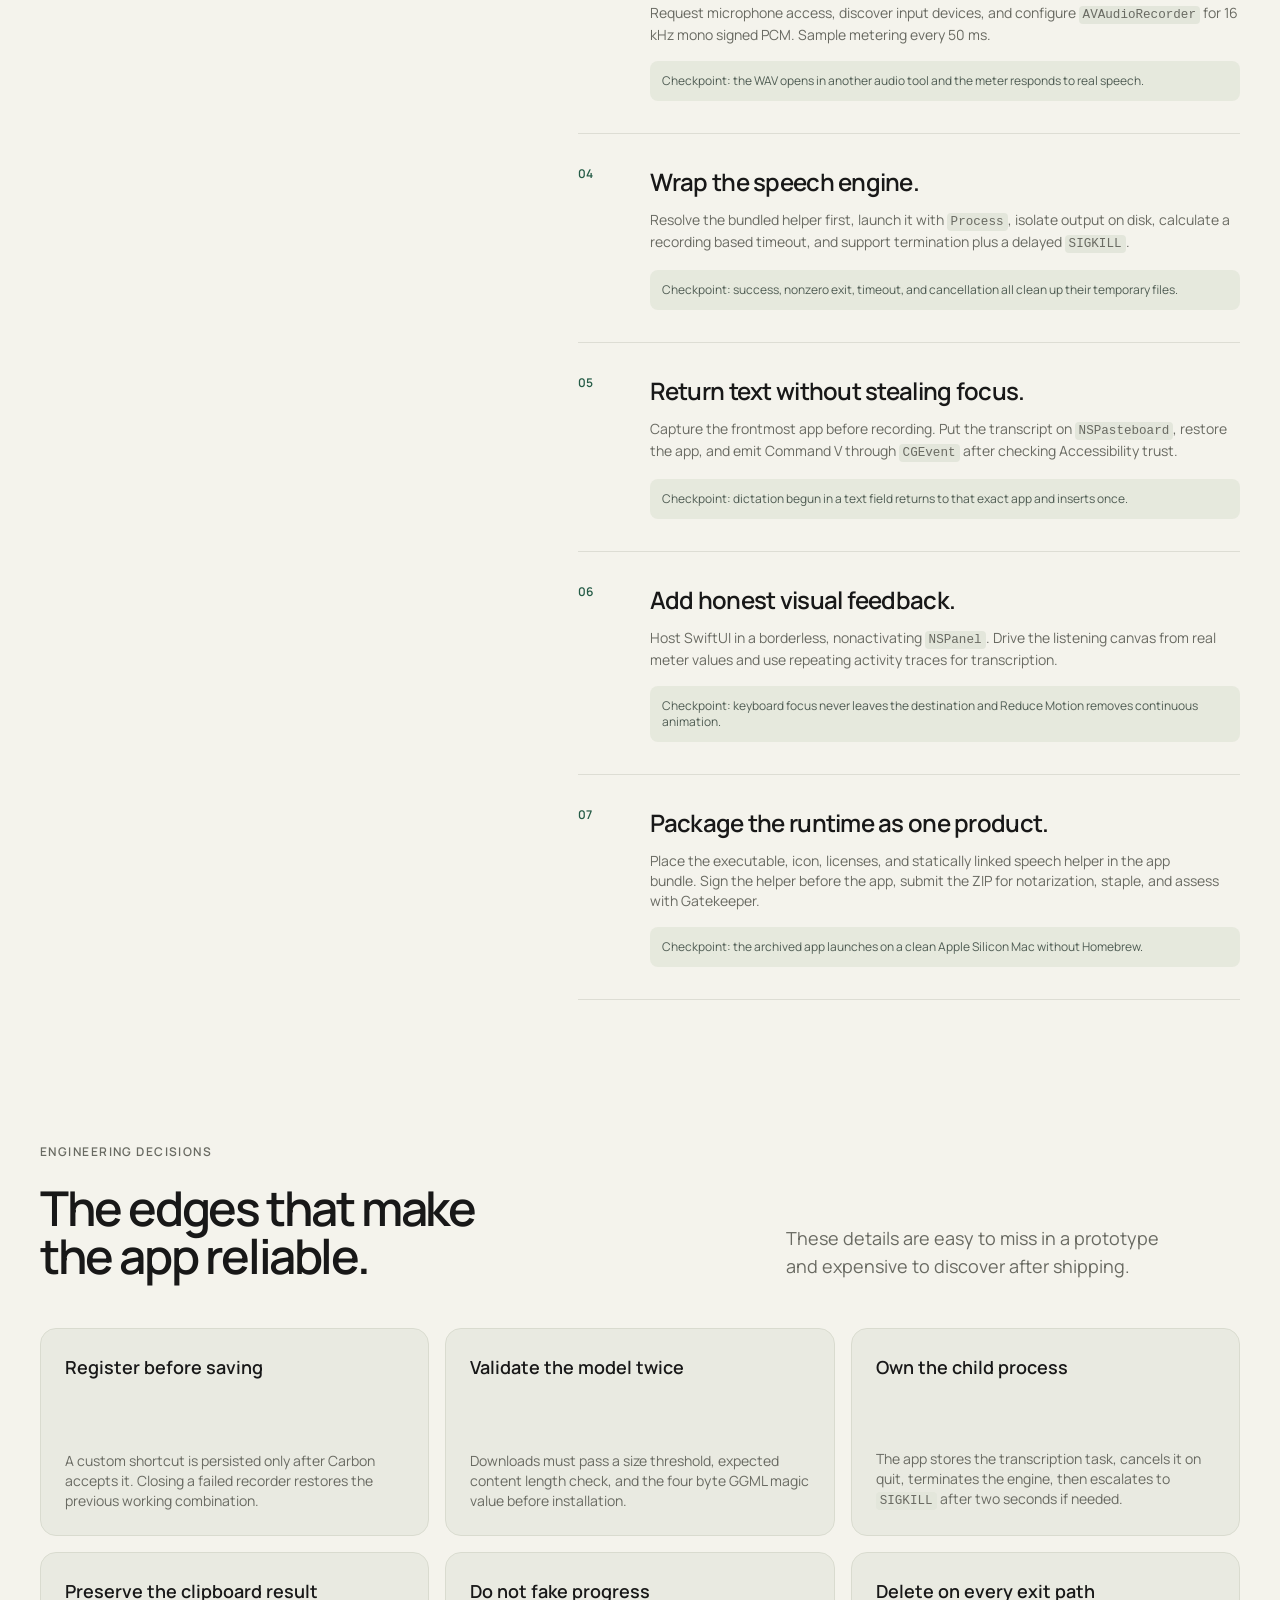
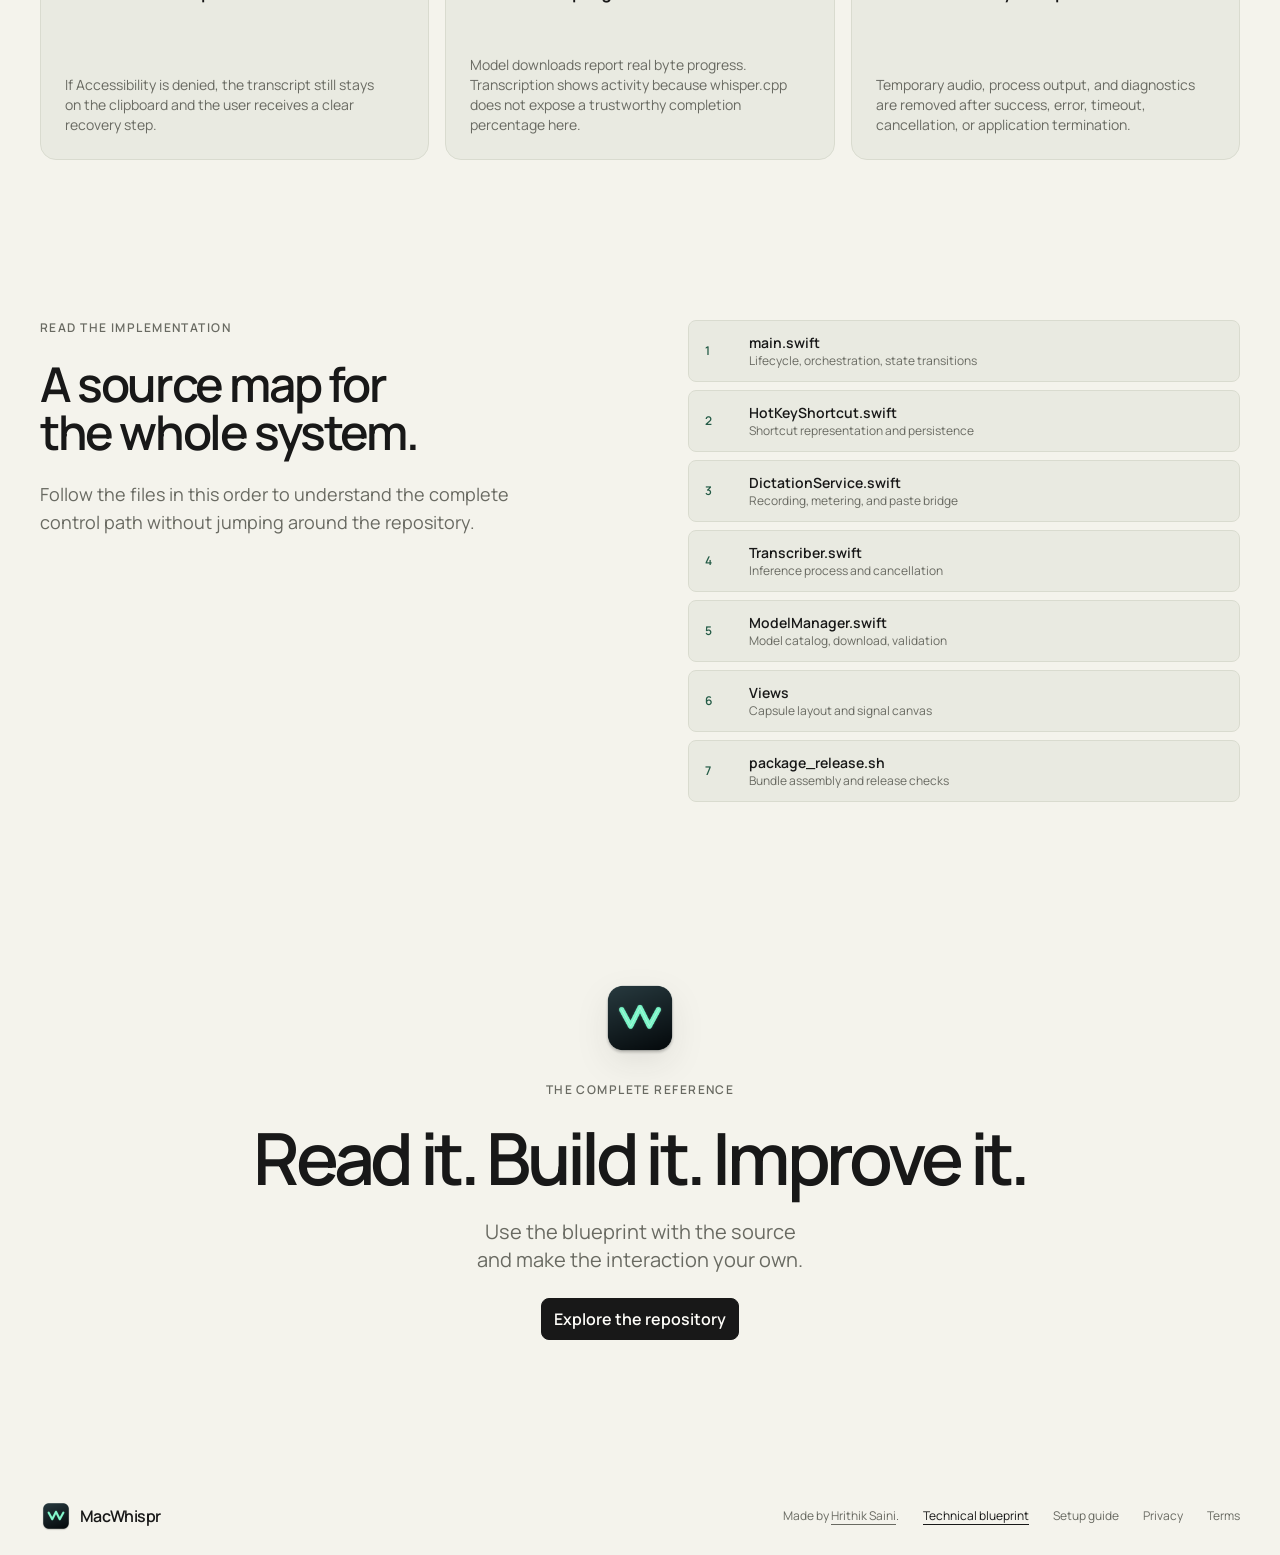
==== commit 9ab75036: "Update release workflow, open-source project, and fix website links" ====
--- a/site/design.html
+++ b/site/design.html
@@ -4,11 +4,11 @@
   <meta charset="utf-8">
   <meta name="viewport" content="width=device-width, initial-scale=1">
   <meta name="theme-color" content="#f4f3ec">
-  <title>Inside the design — MacWhispr</title>
-  <meta name="description" content="Explore the interaction, visual language, and native architecture behind MacWhispr.">
+  <title>Technical blueprint — MacWhispr</title>
+  <meta name="description" content="An interactive, component by component blueprint for building a native local dictation app for macOS.">
   <meta property="og:type" content="website">
-  <meta property="og:title" content="Inside the design of MacWhispr">
-  <meta property="og:description" content="An interactive look at the capsule, motion, focus model, and local transcription path.">
+  <meta property="og:title" content="MacWhispr technical blueprint">
+  <meta property="og:description" content="Explore the components, data flow, platform APIs, failure handling, and build sequence behind MacWhispr.">
   <meta property="og:image" content="assets/brand/social-card.png">
   <meta property="og:image:alt" content="MacWhispr, local voice dictation for Mac">
   <meta name="twitter:card" content="summary_large_image">
@@ -24,68 +24,117 @@
   <header class="site-header">
     <nav class="island-nav" aria-label="Main navigation">
       <a class="brand" href="index.html" aria-label="MacWhispr home"><img src="assets/brand/app-icon.png" width="32" height="32" alt=""><span>MacWhispr</span></a>
-      <div class="desktop-nav"><a href="index.html">Home</a><a href="#interaction" aria-current="page">Design story</a><a href="#architecture">Architecture</a></div>
+      <div class="desktop-nav"><a href="index.html">Home</a><a href="#components" aria-current="page">Components</a><a href="#sequence">Build sequence</a><a href="#source-map">Source map</a></div>
       <button class="menu-toggle" type="button" aria-expanded="false" aria-controls="menu-dialog" aria-label="Open navigation"><span></span><span></span></button>
     </nav>
   </header>
   <div class="menu-dialog" id="menu-dialog" role="dialog" aria-modal="true" aria-label="Navigation" hidden>
-    <div class="menu-content"><p class="eyebrow">Inside the design</p><nav aria-label="Expanded navigation"><a href="index.html">Home</a><a href="#interaction">The capsule</a><a href="#principles">Design principles</a><a href="#architecture">Architecture</a></nav><p class="menu-footnote">One small surface. Four clear moments.</p></div>
+    <div class="menu-content"><p class="eyebrow">Technical blueprint</p><nav aria-label="Expanded navigation"><a href="index.html">Home</a><a href="#components">Components</a><a href="#data-flow">Data flow</a><a href="#sequence">Build sequence</a><a href="#source-map">Source map</a></nav><p class="menu-footnote">Nine components. One local dictation loop.</p></div>
   </div>
 
   <main id="main">
-    <section class="design-hero section-shell" aria-labelledby="design-title">
-      <div class="design-hero-copy reveal">
-        <p class="eyebrow">Inside MacWhispr</p>
-        <h1 id="design-title">A voice interface<br>with almost no interface.</h1>
-        <p>MacWhispr was designed around a simple constraint: acknowledge every action without pulling attention away from the words. Explore how the capsule communicates state, speed, and trust.</p>
+    <section class="blueprint-hero section-shell" aria-labelledby="blueprint-title">
+      <div class="blueprint-hero-copy reveal">
+        <p class="eyebrow">Build MacWhispr from first principles</p>
+        <h1 id="blueprint-title">The complete<br>technical blueprint.</h1>
+        <p>Explore every runtime component, the data passed between them, the macOS APIs involved, and the failure cases that matter. The architecture below mirrors the current Swift source.</p>
+        <a class="button button-dark" href="#components">Inspect the architecture</a>
       </div>
-      <div class="design-orbit reveal" aria-hidden="true"><span>Shortcut</span><span>Listen</span><span>Transcribe</span><span>Insert</span><div><img src="assets/brand/app-icon.png" width="96" height="96" alt=""></div></div>
-    </section>
-
-    <section class="design-lab section-shell" id="interaction" aria-labelledby="interaction-title">
-      <div class="section-intro reveal"><p class="eyebrow">The interaction loop</p><h2 id="interaction-title">Every state answers<br>one human question.</h2><p>Choose a moment to see what the capsule shows and why it changes. The preview is illustrative and never accesses your microphone.</p></div>
-      <div class="state-lab reveal">
-        <div class="state-selector" role="tablist" aria-label="Capsule states">
-          <button class="state-tab is-selected" type="button" role="tab" aria-selected="true" data-design-state="idle"><span>01</span><strong>Ready</strong><small>Can I begin?</small></button>
-          <button class="state-tab" type="button" role="tab" aria-selected="false" data-design-state="listening"><span>02</span><strong>Listening</strong><small>Can it hear me?</small></button>
-          <button class="state-tab" type="button" role="tab" aria-selected="false" data-design-state="processing"><span>03</span><strong>Transcribing</strong><small>Is it working?</small></button>
-          <button class="state-tab" type="button" role="tab" aria-selected="false" data-design-state="pasted"><span>04</span><strong>Inserted</strong><small>Did it finish?</small></button>
-        </div>
-        <div class="state-preview">
-          <p class="preview-context">Active app remains in focus</p>
-          <div class="demo-capsule design-capsule" data-state="idle" aria-label="Ready capsule preview">
-            <svg class="capsule-mark" viewBox="0 0 32 32" fill="none" aria-hidden="true"><path d="M3 10L9 24L16 8L23 24L29 10" stroke="currentColor" stroke-width="3" stroke-linecap="round" stroke-linejoin="round"/></svg>
-            <div class="capsule-label"><span>MACWHISPR</span><strong id="design-capsule-label">Ready when you are</strong></div>
-            <div class="capsule-signal" aria-hidden="true"><i></i><i></i><i></i><i></i><i></i><i></i><i></i><i></i><i></i><i></i><i></i><i></i></div>
-            <span class="capsule-end" aria-hidden="true"><span></span></span>
-          </div>
-          <div class="state-rationale" aria-live="polite"><p class="eyebrow" id="design-state-kicker">Immediate acknowledgement</p><h3 id="design-state-title">Ready before the thought moves on.</h3><p id="design-state-copy">The capsule appears close to the bottom edge, above the active app, without taking keyboard focus. The response is immediate so the shortcut feels connected to the result.</p></div>
-        </div>
+      <div class="blueprint-summary reveal" aria-label="MacWhispr technology summary">
+        <div><span>Language</span><strong>Swift 5.10</strong></div>
+        <div><span>Interface</span><strong>AppKit and SwiftUI</strong></div>
+        <div><span>Audio</span><strong>16 kHz mono PCM</strong></div>
+        <div><span>Inference</span><strong>whisper.cpp process</strong></div>
+        <div><span>Minimum system</span><strong>macOS 13</strong></div>
+        <div><span>Distribution</span><strong>SwiftPM app bundle</strong></div>
       </div>
     </section>
 
-    <section class="principles-section section-shell" id="principles" aria-labelledby="principles-title">
-      <div class="section-intro reveal"><p class="eyebrow">The visual language</p><h2 id="principles-title">Quiet enough for work.<br>Distinct enough to trust.</h2><p>Every design choice supports focus, clarity, or perceived responsiveness.</p></div>
-      <div class="principle-grid">
-        <article class="principle-card reveal"><span class="principle-swatch graphite" aria-hidden="true"></span><p class="eyebrow">Graphite surface</p><h3>Present, without becoming a window.</h3><p>The dark capsule separates itself from any document while its compact footprint keeps the work underneath visible.</p></article>
-        <article class="principle-card reveal"><span class="principle-swatch mint" aria-hidden="true"></span><p class="eyebrow">Mint signal</p><h3>One color carries the action.</h3><p>Mint marks live audio, processing traces, and completion. The repeated cue makes each state readable at a glance.</p></article>
-        <article class="principle-card reveal"><div class="motion-study" aria-hidden="true"><i></i><i></i><i></i></div><p class="eyebrow">Truthful motion</p><h3>Activity without a false promise.</h3><p>Directional traces show that transcription is active. They never pretend to know a completion percentage the engine cannot provide.</p></article>
+    <section class="component-section section-shell" id="components" aria-labelledby="components-title">
+      <div class="section-intro reveal"><p class="eyebrow">Interactive component map</p><h2 id="components-title">Select a component.<br>See its complete contract.</h2><p>Each node explains its responsibility, platform APIs, inputs, outputs, safeguards, and the source file that implements it.</p></div>
+      <div class="component-workbench reveal">
+        <div class="component-map" role="tablist" aria-label="MacWhispr components">
+          <button class="component-node is-selected" type="button" role="tab" aria-selected="true" data-component="orchestrator"><span>01</span><strong>App orchestrator</strong><small>Lifecycle and state machine</small></button>
+          <button class="component-node" type="button" role="tab" aria-selected="false" data-component="menu"><span>02</span><strong>Menu bar</strong><small>Settings and status</small></button>
+          <button class="component-node" type="button" role="tab" aria-selected="false" data-component="shortcut"><span>03</span><strong>Shortcut system</strong><small>Capture and Carbon registration</small></button>
+          <button class="component-node" type="button" role="tab" aria-selected="false" data-component="audio"><span>04</span><strong>Audio capture</strong><small>Device selection and metering</small></button>
+          <button class="component-node" type="button" role="tab" aria-selected="false" data-component="models"><span>05</span><strong>Model manager</strong><small>Download and validation</small></button>
+          <button class="component-node" type="button" role="tab" aria-selected="false" data-component="transcriber"><span>06</span><strong>Transcriber</strong><small>Process isolation and timeout</small></button>
+          <button class="component-node" type="button" role="tab" aria-selected="false" data-component="capsule"><span>07</span><strong>Capsule</strong><small>Nonactivating feedback UI</small></button>
+          <button class="component-node" type="button" role="tab" aria-selected="false" data-component="paste"><span>08</span><strong>Paste bridge</strong><small>Return text to the active app</small></button>
+          <button class="component-node" type="button" role="tab" aria-selected="false" data-component="release"><span>09</span><strong>Release pipeline</strong><small>Bundle, sign, and notarize</small></button>
+        </div>
+        <article class="component-inspector" aria-live="polite">
+          <div class="inspector-heading"><p class="eyebrow" id="component-layer">Application layer</p><h3 id="component-title">AppDelegate is the coordinator.</h3><p id="component-purpose">It owns the complete dictation state machine, connects every callback, remembers the previously active app, and keeps exactly one transcription task alive.</p></div>
+          <dl class="contract-grid">
+            <div><dt>Platform APIs</dt><dd id="component-apis">NSApplication, NSWorkspace, UserNotifications, Carbon</dd></div>
+            <div><dt>Receives</dt><dd id="component-input">Hot key events, menu actions, audio levels, model choices</dd></div>
+            <div><dt>Produces</dt><dd id="component-output">Recording, transcribing, pasted, and failure transitions</dd></div>
+            <div><dt>Guardrail</dt><dd id="component-guardrail">Separate recording and busy flags prevent overlapping capture and inference.</dd></div>
+          </dl>
+          <div class="implementation-note"><p class="eyebrow">Implementation shape</p><pre><code id="component-code">hot key → start recording&#10;hot key → stop recording&#10;Task → transcribe → reactivate app → paste</code></pre></div>
+          <a class="text-link inspector-source" id="component-source" href="https://github.com/hrithiksaini99/MacWhispr/blob/main/Sources/MacWhispr/main.swift">Open main.swift <span aria-hidden="true">↗</span></a>
+        </article>
       </div>
     </section>
 
-    <section class="architecture-section section-shell" id="architecture" aria-labelledby="architecture-title">
-      <div class="architecture-copy reveal"><p class="eyebrow">Built for the platform</p><h2 id="architecture-title">A short path from<br>voice to words.</h2><p>The app keeps the recording and transcription path on the Mac. AppKit owns system behavior, SwiftUI draws the capsule, and a pinned whisper.cpp engine turns temporary audio into text.</p><a class="text-link" href="https://github.com/hrithiksaini99/MacWhispr">Explore the source <span aria-hidden="true">↗</span></a></div>
-      <ol class="architecture-flow reveal" aria-label="MacWhispr transcription flow">
-        <li><span>1</span><div><strong>Personal shortcut</strong><small>Carbon global hot key</small></div></li>
-        <li><span>2</span><div><strong>Local recording</strong><small>AVFoundation audio capture</small></div></li>
-        <li><span>3</span><div><strong>Local transcription</strong><small>Bundled whisper.cpp engine</small></div></li>
-        <li><span>4</span><div><strong>Return to the thought</strong><small>Clipboard and Accessibility paste</small></div></li>
+    <section class="flow-section section-shell" id="data-flow" aria-labelledby="flow-title">
+      <div class="section-intro reveal"><p class="eyebrow">Runtime data flow</p><h2 id="flow-title">One shortcut becomes<br>one inserted transcript.</h2><p>The app passes small, explicit artifacts between components. Temporary audio and process output are deleted after the operation.</p></div>
+      <ol class="runtime-flow reveal">
+        <li><span class="flow-index">1</span><div><strong>Carbon event</strong><small>Key code plus modifier flags</small></div><b aria-hidden="true">→</b></li>
+        <li><span class="flow-index">2</span><div><strong>WAV file</strong><small>16 kHz, mono, 16 bit PCM</small></div><b aria-hidden="true">→</b></li>
+        <li><span class="flow-index">3</span><div><strong>Engine process</strong><small>Audio path plus GGML model path</small></div><b aria-hidden="true">→</b></li>
+        <li><span class="flow-index">4</span><div><strong>Transcript string</strong><small>Trimmed standard output</small></div><b aria-hidden="true">→</b></li>
+        <li><span class="flow-index">5</span><div><strong>Active text field</strong><small>Pasteboard plus Command V event</small></div></li>
+      </ol>
+      <div class="flow-details reveal">
+        <article><p class="eyebrow">Capture contract</p><h3>Record for inference, meter for feedback.</h3><p><code>AVAudioRecorder</code> writes the model ready WAV while a 50 ms timer reads peak decibels. The highest sample also rejects recordings with no usable speech before inference begins.</p></article>
+        <article><p class="eyebrow">Process contract</p><h3>Keep engine output off memory pipes.</h3><p>The child process writes stdout and stderr to private temporary files. This avoids a deadlock when a verbose backend fills a pipe, bounds diagnostics, and gives cancellation one process to terminate.</p></article>
+        <article><p class="eyebrow">Focus contract</p><h3>Remember where the thought started.</h3><p>The frontmost application is captured before recording. After transcription it is reactivated, allowed 120 ms to regain focus, then receives a synthetic Command V after the text reaches the pasteboard.</p></article>
+      </div>
+    </section>
+
+    <section class="sequence-section section-shell" id="sequence" aria-labelledby="sequence-title">
+      <div class="sequence-heading reveal"><p class="eyebrow">Build it in dependency order</p><h2 id="sequence-title">Seven layers.<br>A test after each one.</h2><p>This order keeps platform permissions, process control, and interface polish from becoming one large debugging problem.</p></div>
+      <ol class="build-sequence">
+        <li class="reveal"><span>01</span><div><h3>Create the accessory app shell.</h3><p>Build a SwiftPM executable, start <code>NSApplication</code> manually, set the activation policy to accessory, add <code>LSUIElement</code>, and create an <code>NSStatusItem</code>.</p><small>Checkpoint: the app launches with a menu bar icon and no Dock icon.</small></div></li>
+        <li class="reveal"><span>02</span><div><h3>Register one global shortcut.</h3><p>Install a Carbon event handler for pressed and released events. Translate <code>NSEvent</code> key codes into Carbon modifiers and register the combination with a stable signature and ID.</p><small>Checkpoint: Toggle and Push to Talk both produce deterministic start and stop callbacks.</small></div></li>
+        <li class="reveal"><span>03</span><div><h3>Capture model ready audio.</h3><p>Request microphone access, discover input devices, and configure <code>AVAudioRecorder</code> for 16 kHz mono signed PCM. Sample metering every 50 ms.</p><small>Checkpoint: the WAV opens in another audio tool and the meter responds to real speech.</small></div></li>
+        <li class="reveal"><span>04</span><div><h3>Wrap the speech engine.</h3><p>Resolve the bundled helper first, launch it with <code>Process</code>, isolate output on disk, calculate a recording based timeout, and support termination plus a delayed <code>SIGKILL</code>.</p><small>Checkpoint: success, nonzero exit, timeout, and cancellation all clean up their temporary files.</small></div></li>
+        <li class="reveal"><span>05</span><div><h3>Return text without stealing focus.</h3><p>Capture the frontmost app before recording. Put the transcript on <code>NSPasteboard</code>, restore the app, and emit Command V through <code>CGEvent</code> after checking Accessibility trust.</p><small>Checkpoint: dictation begun in a text field returns to that exact app and inserts once.</small></div></li>
+        <li class="reveal"><span>06</span><div><h3>Add honest visual feedback.</h3><p>Host SwiftUI in a borderless, nonactivating <code>NSPanel</code>. Drive the listening canvas from real meter values and use repeating activity traces for transcription.</p><small>Checkpoint: keyboard focus never leaves the destination and Reduce Motion removes continuous animation.</small></div></li>
+        <li class="reveal"><span>07</span><div><h3>Package the runtime as one product.</h3><p>Place the executable, icon, licenses, and statically linked speech helper in the app bundle. Sign the helper before the app, submit the ZIP for notarization, staple, and assess with Gatekeeper.</p><small>Checkpoint: the archived app launches on a clean Apple Silicon Mac without Homebrew.</small></div></li>
       </ol>
     </section>
 
-    <section class="final-cta section-shell" aria-labelledby="design-final-title"><div class="reveal"><img class="final-icon" src="assets/brand/app-icon.png" width="80" height="80" alt="MacWhispr app icon"><p class="eyebrow">Designed around attention</p><h2 id="design-final-title">Say it. See it. Continue.</h2><p>Explore the complete product story<br>and the local first experience.</p><a class="button button-dark" href="index.html">Visit MacWhispr</a></div></section>
+    <section class="decisions-section section-shell" aria-labelledby="decisions-title">
+      <div class="section-intro reveal"><p class="eyebrow">Engineering decisions</p><h2 id="decisions-title">The edges that make<br>the app reliable.</h2><p>These details are easy to miss in a prototype and expensive to discover after shipping.</p></div>
+      <div class="decision-grid">
+        <article class="reveal"><strong>Register before saving</strong><p>A custom shortcut is persisted only after Carbon accepts it. Closing a failed recorder restores the previous working combination.</p></article>
+        <article class="reveal"><strong>Validate the model twice</strong><p>Downloads must pass a size threshold, expected content length check, and the four byte GGML magic value before installation.</p></article>
+        <article class="reveal"><strong>Own the child process</strong><p>The app stores the transcription task, cancels it on quit, terminates the engine, then escalates to <code>SIGKILL</code> after two seconds if needed.</p></article>
+        <article class="reveal"><strong>Preserve the clipboard result</strong><p>If Accessibility is denied, the transcript still stays on the clipboard and the user receives a clear recovery step.</p></article>
+        <article class="reveal"><strong>Do not fake progress</strong><p>Model downloads report real byte progress. Transcription shows activity because whisper.cpp does not expose a trustworthy completion percentage here.</p></article>
+        <article class="reveal"><strong>Delete on every exit path</strong><p>Temporary audio, process output, and diagnostics are removed after success, error, timeout, cancellation, or application termination.</p></article>
+      </div>
+    </section>
+
+    <section class="source-map-section section-shell" id="source-map" aria-labelledby="source-map-title">
+      <div class="source-map-copy reveal"><p class="eyebrow">Read the implementation</p><h2 id="source-map-title">A source map for<br>the whole system.</h2><p>Follow the files in this order to understand the complete control path without jumping around the repository.</p></div>
+      <ol class="source-file-list reveal">
+        <li><span>1</span><a href="https://github.com/hrithiksaini99/MacWhispr/blob/main/Sources/MacWhispr/main.swift"><strong>main.swift</strong><small>Lifecycle, orchestration, state transitions</small></a></li>
+        <li><span>2</span><a href="https://github.com/hrithiksaini99/MacWhispr/blob/main/Sources/MacWhispr/Models/HotKeyShortcut.swift"><strong>HotKeyShortcut.swift</strong><small>Shortcut representation and persistence</small></a></li>
+        <li><span>3</span><a href="https://github.com/hrithiksaini99/MacWhispr/blob/main/Sources/MacWhispr/DictationService.swift"><strong>DictationService.swift</strong><small>Recording, metering, and paste bridge</small></a></li>
+        <li><span>4</span><a href="https://github.com/hrithiksaini99/MacWhispr/blob/main/Sources/MacWhispr/Transcriber.swift"><strong>Transcriber.swift</strong><small>Inference process and cancellation</small></a></li>
+        <li><span>5</span><a href="https://github.com/hrithiksaini99/MacWhispr/blob/main/Sources/MacWhispr/ModelManager.swift"><strong>ModelManager.swift</strong><small>Model catalog, download, validation</small></a></li>
+        <li><span>6</span><a href="https://github.com/hrithiksaini99/MacWhispr/tree/main/Sources/MacWhispr/Views"><strong>Views</strong><small>Capsule layout and signal canvas</small></a></li>
+        <li><span>7</span><a href="https://github.com/hrithiksaini99/MacWhispr/blob/main/script/package_release.sh"><strong>package_release.sh</strong><small>Bundle assembly and release checks</small></a></li>
+      </ol>
+    </section>
+
+    <section class="final-cta section-shell" aria-labelledby="blueprint-final-title"><div class="reveal"><img class="final-icon" src="assets/brand/app-icon.png" width="80" height="80" alt="MacWhispr app icon"><p class="eyebrow">The complete reference</p><h2 id="blueprint-final-title">Read it. Build it. Improve it.</h2><p>Use the blueprint with the source<br>and make the interaction your own.</p><a class="button button-dark" href="https://github.com/hrithiksaini99/MacWhispr">Explore the repository</a></div></section>
   </main>
 
-  <footer class="site-footer section-shell"><a class="brand" href="index.html" aria-label="MacWhispr home"><img src="assets/brand/app-icon.png" width="32" height="32" alt=""><span>MacWhispr</span></a><p>Made by <a href="https://github.com/hrithiksaini99">Hrithik Saini</a>.</p><nav aria-label="Footer navigation"><a href="design.html" aria-current="page">Design story</a><a href="setup.html">Setup guide</a><a href="privacy.html">Privacy</a><a href="terms.html">Terms</a></nav></footer>
+  <footer class="site-footer section-shell"><a class="brand" href="index.html" aria-label="MacWhispr home"><img src="assets/brand/app-icon.png" width="32" height="32" alt=""><span>MacWhispr</span></a><p>Made by <a href="https://github.com/hrithiksaini99">Hrithik Saini</a>.</p><nav aria-label="Footer navigation"><a href="design.html" aria-current="page">Technical blueprint</a><a href="setup.html">Setup guide</a><a href="privacy.html">Privacy</a><a href="terms.html">Terms</a></nav></footer>
 </body>
 </html>
--- a/site/styles.css
+++ b/site/styles.css
@@ -178,65 +178,74 @@
 .error-main .final-icon{margin-bottom:32px}
 .error-main h1{font-size:60px;line-height:1;letter-spacing:-.05em;margin:24px 0}
 .error-main>p:not(.eyebrow){font-size:18px;line-height:28px;color:var(--muted);margin-bottom:24px}
-.design-hero{display:grid;grid-template-columns:1.2fr .8fr;align-items:center;gap:96px;padding-block:64px 96px;min-height:640px}
-.design-hero-copy{max-width:720px}
-.design-hero h1{font-size:72px;line-height:1;letter-spacing:-.06em;margin:24px 0}
-.design-hero-copy>p:last-child{max-width:640px;font-size:20px;line-height:28px;color:var(--muted)}
-.design-orbit{position:relative;width:400px;height:400px;border:1px solid #d6d8cc;border-radius:9999px;justify-self:end;animation:orbit-breathe 3.2s var(--fluid) infinite alternate}
-.design-orbit::before{content:"";position:absolute;inset:80px;border:1px solid #d6d8cc;border-radius:9999px}
-.design-orbit>div{position:absolute;inset:50%;width:128px;height:128px;padding:16px;transform:translate(-50%,-50%);display:grid;place-items:center;background:#e5e8dc;border-radius:32px}
-.design-orbit>div img{width:96px;height:96px}
-.design-orbit>span{position:absolute;padding:4px 8px;background:var(--paper);font-size:12px;line-height:16px;color:var(--muted);letter-spacing:.08em;text-transform:uppercase}
-.design-orbit>span:nth-child(1){top:-12px;left:50%;transform:translateX(-50%)}
-.design-orbit>span:nth-child(2){right:-24px;top:50%;transform:translateY(-50%)}
-.design-orbit>span:nth-child(3){bottom:-12px;left:50%;transform:translateX(-50%)}
-.design-orbit>span:nth-child(4){left:-16px;top:50%;transform:translateY(-50%)}
-.design-lab{padding-block:48px 96px}
-.state-lab{display:grid;grid-template-columns:320px 1fr;gap:24px;padding:24px;background:#e5e7dc;border:1px solid #d8dacd;border-radius:24px}
-.state-selector{display:flex;flex-direction:column;gap:8px}
-.state-tab{display:grid;grid-template-columns:32px 1fr;gap:0 12px;text-align:left;padding:16px;background:transparent;border:1px solid transparent;border-radius:16px;transition:background 700ms var(--fluid),border-color 700ms var(--fluid),transform 700ms var(--fluid)}
-.state-tab:hover{background:#f0f0e8}
-.state-tab:active{transform:scale(.98)}
-.state-tab.is-selected{background:var(--white);border-color:#d8dacd;box-shadow:0 8px 24px #18181808}
-.state-tab>span{grid-row:1/3;font-size:12px;line-height:16px;color:var(--green);font-weight:600}
-.state-tab>strong{font-size:16px;line-height:24px;font-weight:600}
-.state-tab>small{font-size:12px;line-height:16px;color:var(--muted)}
-.state-preview{min-height:520px;padding:64px;display:flex;flex-direction:column;align-items:center;justify-content:center;background:#20211f;border-radius:16px;color:var(--white);overflow:hidden}
-.preview-context{margin-bottom:48px;font-size:12px;line-height:16px;color:#98a094;letter-spacing:.08em;text-transform:uppercase}
-.design-capsule{position:relative;left:auto;bottom:auto;transform:none;flex-shrink:0}
-.state-rationale{max-width:560px;margin-top:64px;text-align:center}
-.state-rationale .eyebrow{color:#90a096}
-.state-rationale h3{margin:16px 0 12px;font-size:30px;line-height:36px;letter-spacing:-.04em;color:#f7f7f0}
-.state-rationale>p:last-child{font-size:14px;line-height:20px;color:#a9b1a3}
-.principles-section{padding-block:48px 96px}
-.principle-grid{display:grid;grid-template-columns:repeat(3,1fr);gap:24px}
-.principle-card{min-height:400px;padding:32px;display:flex;flex-direction:column;justify-content:flex-end;background:#edede5;border:1px solid #dddfd2;border-radius:24px}
-.principle-card .eyebrow{margin-top:40px;margin-bottom:16px}
-.principle-card h3{font-size:24px;line-height:32px;letter-spacing:-.03em;margin-bottom:12px}
-.principle-card>p:last-child{color:var(--muted);font-size:14px;line-height:20px}
-.principle-swatch{width:100%;height:128px;border-radius:16px}
-.principle-swatch.graphite{background:#181818;box-shadow:inset 0 0 0 1px #3a3d36}
-.principle-swatch.mint{background:var(--mint);box-shadow:inset 0 0 0 1px #8edab7}
-.motion-study{height:128px;display:flex;align-items:center;justify-content:center;gap:12px;background:#181818;border-radius:16px;overflow:hidden}
-.motion-study i{width:48px;height:4px;border-radius:9999px;background:var(--mint);animation:design-trace 720ms var(--fluid) infinite}
-.motion-study i:nth-child(2){animation-delay:-240ms}.motion-study i:nth-child(3){animation-delay:-480ms}
-.architecture-section{display:grid;grid-template-columns:1fr 1fr;gap:96px;padding-block:64px 96px;align-items:center}
-.architecture-copy h2{margin:24px 0;font-size:48px;line-height:1}
-.architecture-copy>p:not(.eyebrow){max-width:520px;color:var(--muted);font-size:18px;line-height:28px}
-.architecture-copy .text-link{margin-top:24px}
-.architecture-flow{margin:0;padding:0;list-style:none;display:flex;flex-direction:column;gap:8px}
-.architecture-flow li{position:relative;display:flex;align-items:center;gap:16px;padding:16px 24px;background:#e9eae1;border:1px solid #d9dbcf;border-radius:16px}
-.architecture-flow li+li::before{content:"";position:absolute;width:2px;height:8px;top:-9px;left:43px;background:#b9c2b4}
-.architecture-flow li>span{display:grid;place-items:center;width:40px;height:40px;flex-shrink:0;border-radius:9999px;background:var(--ink);color:var(--mint);font-size:12px;line-height:16px;font-weight:600}
-.architecture-flow strong{display:block;font-size:16px;line-height:24px;font-weight:600}
-.architecture-flow small{display:block;font-size:12px;line-height:16px;color:var(--muted)}
+.blueprint-hero{display:grid;grid-template-columns:1.2fr .8fr;align-items:center;gap:96px;padding-block:64px 96px;min-height:640px}
+.blueprint-hero-copy{max-width:720px}
+.blueprint-hero h1{font-size:72px;line-height:1;letter-spacing:-.06em;margin:24px 0}
+.blueprint-hero-copy>p:not(.eyebrow){max-width:640px;font-size:20px;line-height:28px;color:var(--muted);margin-bottom:24px}
+.blueprint-summary{display:grid;grid-template-columns:1fr 1fr;gap:8px;padding:16px;background:#e7e9de;border:1px solid #d8dacd;border-radius:24px}
+.blueprint-summary>div{min-height:112px;padding:16px;display:flex;flex-direction:column;justify-content:space-between;background:var(--white);border:1px solid #dfe0d7;border-radius:16px}
+.blueprint-summary span{font-size:12px;line-height:16px;color:var(--muted)}
+.blueprint-summary strong{font-size:14px;line-height:20px;font-weight:600}
+.component-section,.flow-section,.decisions-section{padding-block:48px 96px}
+.component-workbench{display:grid;grid-template-columns:336px 1fr;gap:16px;padding:16px;background:#dfe2d5;border:1px solid #d2d6c8;border-radius:24px}
+.component-map{display:flex;flex-direction:column;gap:4px}
+.component-node{display:grid;grid-template-columns:32px 1fr;gap:0 12px;text-align:left;padding:12px;background:transparent;border:1px solid transparent;border-radius:8px;transition:background 500ms var(--fluid),border-color 500ms var(--fluid),transform 500ms var(--fluid)}
+.component-node:hover{background:#edf0e6}.component-node:active{transform:scale(.98)}
+.component-node.is-selected{background:var(--white);border-color:#d5d8cc;box-shadow:0 8px 24px #18181808}
+.component-node>span{grid-row:1/3;font-size:12px;line-height:16px;color:var(--green);font-weight:600}
+.component-node>strong{font-size:14px;line-height:20px;font-weight:600}
+.component-node>small{font-size:12px;line-height:16px;color:var(--muted)}
+.component-inspector{min-height:720px;padding:48px;display:flex;flex-direction:column;background:#181918;color:#f5f5ee;border-radius:16px}
+.component-inspector .eyebrow{color:#8fa397}
+.inspector-heading h3{font-size:36px;line-height:40px;letter-spacing:-.04em;margin:16px 0}
+.inspector-heading>p:last-child{max-width:680px;color:#a9b1a3;font-size:16px;line-height:24px}
+.contract-grid{display:grid;grid-template-columns:1fr 1fr;gap:16px;margin:48px 0 0}
+.contract-grid>div{padding:16px;background:#232523;border:1px solid #343834;border-radius:8px}
+.contract-grid dt{font-size:12px;line-height:16px;color:var(--mint);font-weight:600;margin-bottom:8px}
+.contract-grid dd{margin:0;color:#c3c9c0;font-size:14px;line-height:20px}
+.implementation-note{margin-top:16px;padding:16px;background:#0d0e0d;border:1px solid #313631;border-radius:8px}
+.implementation-note pre{margin:12px 0 0;overflow:auto}
+.implementation-note code{font-family:ui-monospace,SFMono-Regular,Menlo,monospace;font-size:12px;line-height:20px;color:#d7f9e9;white-space:pre-wrap}
+.inspector-source{margin-top:auto;padding-top:24px;color:var(--mint)}
+.flow-section .section-intro,.decisions-section .section-intro{margin-bottom:48px}
+.runtime-flow{margin:0;padding:16px;list-style:none;display:grid;grid-template-columns:repeat(5,1fr);gap:8px;background:#e4e6dc;border:1px solid #d7dacd;border-radius:24px}
+.runtime-flow li{position:relative;min-height:144px;padding:16px;display:flex;flex-direction:column;justify-content:space-between;background:var(--white);border:1px solid #dddfd4;border-radius:16px}
+.runtime-flow li>b{position:absolute;right:-16px;top:50%;z-index:2;width:24px;height:24px;display:grid;place-items:center;background:var(--ink);color:var(--mint);border-radius:9999px;font-size:12px;line-height:16px}
+.flow-index{width:32px;height:32px;display:grid;place-items:center;background:#e8eee7;color:var(--green);border-radius:9999px;font-size:12px;line-height:16px;font-weight:600}
+.runtime-flow strong,.runtime-flow small{display:block}.runtime-flow strong{font-size:14px;line-height:20px;margin-bottom:4px}.runtime-flow small{font-size:12px;line-height:16px;color:var(--muted)}
+.flow-details{display:grid;grid-template-columns:repeat(3,1fr);gap:24px;margin-top:24px}
+.flow-details article{padding:32px;background:#edede5;border:1px solid #dddfd2;border-radius:24px}
+.flow-details h3{font-size:24px;line-height:32px;letter-spacing:-.03em;margin:24px 0 12px}
+.flow-details article>p:last-child{font-size:14px;line-height:20px;color:var(--muted)}
+code{font-family:ui-monospace,SFMono-Regular,Menlo,monospace;font-size:.9em;background:#e3e6db;padding:2px 4px;border-radius:4px}
+.sequence-section{display:grid;grid-template-columns:.8fr 1.2fr;gap:96px;padding-block:64px 96px;align-items:start}
+.sequence-heading{position:sticky;top:128px}
+.sequence-heading h2,.source-map-copy h2{font-size:48px;line-height:1;letter-spacing:-.05em;margin:24px 0}
+.sequence-heading>p:last-child,.source-map-copy>p:last-child{max-width:480px;color:var(--muted);font-size:18px;line-height:28px}
+.build-sequence{margin:0;padding:0;list-style:none;display:flex;flex-direction:column}
+.build-sequence li{display:grid;grid-template-columns:48px 1fr;gap:24px;padding:32px 0;border-top:1px solid var(--line)}
+.build-sequence li:last-child{border-bottom:1px solid var(--line)}
+.build-sequence li>span{font-size:12px;line-height:16px;color:var(--green);font-weight:600}
+.build-sequence h3{font-size:24px;line-height:32px;letter-spacing:-.03em;margin-bottom:12px}
+.build-sequence p{color:var(--muted);font-size:14px;line-height:20px}
+.build-sequence small{display:block;margin-top:16px;padding:12px;background:#e6e9dd;border-radius:8px;color:#4f5c53;font-size:12px;line-height:16px}
+.decision-grid{display:grid;grid-template-columns:repeat(3,1fr);gap:16px}
+.decision-grid article{min-height:208px;padding:24px;display:flex;flex-direction:column;justify-content:space-between;background:#e9eae1;border:1px solid #d9dbcf;border-radius:16px}
+.decision-grid strong{font-size:18px;line-height:28px;font-weight:600}
+.decision-grid p{font-size:14px;line-height:20px;color:var(--muted);margin-top:24px}
+.source-map-section{display:grid;grid-template-columns:1fr 1fr;gap:96px;padding-block:64px 96px;align-items:start}
+.source-file-list{margin:0;padding:0;list-style:none;display:flex;flex-direction:column;gap:8px}
+.source-file-list li{display:grid;grid-template-columns:32px 1fr;gap:12px;align-items:center;padding:12px 16px;background:#e9eae1;border:1px solid #d9dbcf;border-radius:8px}
+.source-file-list li>span{font-size:12px;line-height:16px;color:var(--green);font-weight:600}
+.source-file-list a{text-decoration:none}.source-file-list strong,.source-file-list small{display:block}.source-file-list strong{font-size:14px;line-height:20px;font-weight:600}.source-file-list small{font-size:12px;line-height:16px;color:var(--muted)}
 @keyframes caret{0%,45%{opacity:1}50%,95%{opacity:0}100%{opacity:1}}
 @keyframes voice{0%{transform:scaleY(.25)}100%{transform:scaleY(var(--bar-high,.8))}}
 @keyframes trace{0%{opacity:.15;transform:translateX(-8px) scaleX(.5)}55%{opacity:1;transform:translateX(8px) scaleX(2)}100%{opacity:.15;transform:translateX(16px) scaleX(.5)}}
-@keyframes design-trace{0%{opacity:.2;transform:translateX(-24px) scaleX(.5)}55%{opacity:1;transform:translateX(8px) scaleX(1)}100%{opacity:.2;transform:translateX(24px) scaleX(.5)}}
-@keyframes orbit-breathe{0%{transform:scale(.98)}100%{transform:scale(1)}}
 @media(min-width:1440px){.hero{padding-top:64px}}
 @media(max-width:1100px){.hero h1{font-size:72px;line-height:1}.benefits{gap:32px}.setup,.faq{gap:64px}.source-panel{gap:32px;padding:48px}.section-intro{gap:24px 32px}.demo-stage{padding:24px}.writing-body{padding:40px 48px 80px}.demo-capsule{bottom:96px}.design-hero{gap:48px}.design-orbit{width:320px;height:320px}.design-orbit::before{inset:64px}.state-lab{grid-template-columns:280px 1fr}.state-preview{padding:48px}.principle-card{padding:24px}.architecture-section{gap:64px}}
 @media(max-width:800px){.section-shell{width:calc(100% - 48px)}.site-header{height:96px}.desktop-nav{display:none}.menu-toggle{display:block}.island-nav{gap:32px}.hero{padding-block:32px 64px}.hero h1{font-size:60px;line-height:1}.hero-description{font-size:18px;line-height:28px;max-width:560px}.demo-stage{padding:24px 16px;margin-top:48px}.writing-window{border-radius:8px}.demo-note{font-size:12px;line-height:16px}.demo-indication{display:none}.writing-body{padding:32px 24px 96px;min-height:336px}.window-top{padding:16px}.window-shortcut{display:none}.document-text{font-size:24px;line-height:32px}.document-foot{padding:12px 16px}.demo-no-mic{display:none}.demo-controls{flex-direction:column;gap:8px}.demo-status{text-align:center}.demo-capsule{bottom:96px}.section-intro{display:block;margin-bottom:48px}.section-intro h2{margin:24px 0}.section-intro>p:last-child{max-width:560px}.experience{padding-block:32px 64px}.benefits{gap:48px;grid-template-columns:1fr}.benefit{display:grid;grid-template-columns:1fr 1.2fr;gap:16px 32px}.benefit .section-number{grid-column:1/-1;margin:0}.benefit h3{grid-column:1;margin:0;font-size:30px;line-height:36px}.benefit>p{margin:0}.benefit-detail{grid-column:2}.setup{grid-template-columns:1fr;gap:40px;padding-block:48px 64px}.setup-heading>p:last-child br{display:none}.setup-steps{gap:32px}.tagline-section{padding-block:64px}.tagline-section h2{font-size:48px;line-height:1}.source-section{padding-block:32px 64px}.source-panel{grid-template-columns:1fr;gap:40px;padding:40px}.source-art{flex-direction:row;justify-content:flex-start;gap:16px}.source-art svg{width:64px;height:64px}.source-copy h2 br{display:none}.source-copy h2{font-size:36px;line-height:40px}.faq{grid-template-columns:1fr;gap:40px;padding-block:32px 64px}.faq-heading h2 br{display:none}.final-cta{padding-block:64px}.final-cta h2{font-size:60px;line-height:1}.site-footer{flex-wrap:wrap;justify-content:space-between;gap:16px}.site-footer>p{margin:0}.site-footer nav{width:100%;justify-content:flex-start;margin-top:8px}.legal-main{padding-block:40px 64px}.legal-main h1{font-size:48px;line-height:1}.design-hero{grid-template-columns:1fr;gap:64px;padding-block:32px 80px;min-height:0}.design-hero h1{font-size:60px;line-height:1}.design-orbit{justify-self:center}.design-lab,.principles-section{padding-block:32px 64px}.state-lab{grid-template-columns:1fr}.state-selector{display:grid;grid-template-columns:1fr 1fr}.state-preview{min-height:480px}.design-capsule{bottom:auto}.principle-grid{grid-template-columns:1fr}.principle-card{min-height:360px}.architecture-section{grid-template-columns:1fr;gap:48px;padding-block:48px 64px}}
 @media(max-width:480px){.section-shell{width:calc(100% - 32px)}.hero h1{font-size:48px;line-height:1;letter-spacing:-.065em}.hero-eyebrow{font-size:12px;line-height:16px;letter-spacing:.08em}.hero-description{font-size:16px;line-height:24px}.hero-proof{gap:8px;margin-top:24px}.hero-proof>span[aria-hidden]{display:none}.hero-proof>span,.hero-proof>a{flex-basis:100%}.demo-stage{padding:16px 8px;margin-top:40px;border-radius:16px}.demo-note{padding-inline:8px;margin-bottom:16px}.writing-window{border-radius:8px}.window-top{gap:8px;padding:12px}.traffic-lights{gap:4px}.window-top>span:not(.window-shortcut){font-size:12px;line-height:16px;text-align:right}.writing-body{padding:24px 16px 96px;min-height:320px}.document-label{font-size:12px;line-height:16px;letter-spacing:.08em;margin-bottom:16px}.document-text{font-size:20px;line-height:28px}.document-foot{padding:12px}.demo-capsule{width:min(336px,calc(100% - 24px));gap:8px;padding:12px;bottom:96px}.capsule-signal{width:64px;padding:8px 4px}.capsule-mark{width:24px}.capsule-label strong{font-size:12px;line-height:16px}.capsule-end{width:24px}.demo-controls{padding-inline:8px;margin-top:32px}.demo-status{max-width:264px}.section-intro h2,.setup-heading h2,.faq-heading h2{font-size:36px;line-height:40px}.section-intro>p:last-child{font-size:16px;line-height:24px}.benefit{display:flex;gap:0}.benefit .section-number{margin-bottom:16px}.benefit h3{margin-bottom:16px}.benefit h3 br{display:none}.benefit>p{margin-bottom:16px}.setup-step{gap:16px}.step-number{width:32px;height:32px}.setup-step h3{font-size:20px;line-height:28px}.tagline-section h2{font-size:36px;line-height:40px}.tagline-note{font-size:14px;line-height:20px}.source-panel{padding:24px;border-radius:16px}.source-copy h2{font-size:30px;line-height:36px}.faq details{padding:16px}.faq summary{gap:16px;font-size:14px;line-height:20px}.final-cta h2{font-size:48px;line-height:1}.final-cta>div>p:not(.eyebrow,.cta-note){font-size:18px;line-height:28px}.site-footer>p{font-size:12px;line-height:16px}.legal-main h1{font-size:36px;line-height:40px}.legal-lede{font-size:18px;line-height:28px}.error-main h1{font-size:48px;line-height:1}.design-hero h1{font-size:48px;line-height:1}.design-hero-copy>p:last-child{font-size:16px;line-height:24px}.design-orbit{width:264px;height:264px}.design-orbit::before{inset:48px}.design-orbit>div{width:96px;height:96px;padding:12px;border-radius:24px}.design-orbit>div img{width:72px;height:72px}.design-orbit>span:nth-child(2){right:-16px}.design-orbit>span:nth-child(4){left:-12px}.state-lab{padding:12px;border-radius:16px}.state-selector{grid-template-columns:1fr}.state-tab{padding:12px}.state-preview{min-height:480px;padding:48px 16px;border-radius:8px}.design-capsule{bottom:auto}.state-rationale{margin-top:48px}.state-rationale h3{font-size:24px;line-height:32px}.principle-card{padding:24px;min-height:336px;border-radius:16px}.architecture-copy h2{font-size:36px;line-height:40px}.architecture-copy>p:not(.eyebrow){font-size:16px;line-height:24px}.architecture-flow li{padding:12px 16px}.site-footer nav{flex-wrap:wrap}}
+@media(max-width:1100px){.blueprint-hero{gap:48px}.component-workbench{grid-template-columns:280px 1fr}.component-inspector{padding:32px}.sequence-section,.source-map-section{gap:64px}}
+@media(max-width:800px){.blueprint-hero{grid-template-columns:1fr;gap:48px;padding-block:32px 80px;min-height:0}.blueprint-hero h1{font-size:60px;line-height:1}.blueprint-summary{max-width:680px}.component-section,.flow-section,.decisions-section{padding-block:32px 64px}.component-workbench{grid-template-columns:1fr}.component-map{display:grid;grid-template-columns:repeat(3,1fr)}.component-inspector{min-height:680px}.runtime-flow{grid-template-columns:1fr}.runtime-flow li{min-height:112px}.runtime-flow li>b{right:50%;top:auto;bottom:-16px;transform:translateX(50%) rotate(90deg)}.flow-details{grid-template-columns:1fr}.sequence-section,.source-map-section{grid-template-columns:1fr;gap:48px;padding-block:48px 64px}.sequence-heading{position:static}.decision-grid{grid-template-columns:1fr 1fr}}
+@media(max-width:480px){.blueprint-hero h1{font-size:48px;line-height:1}.blueprint-hero-copy>p:not(.eyebrow){font-size:16px;line-height:24px}.blueprint-summary{grid-template-columns:1fr;padding:12px;border-radius:16px}.blueprint-summary>div{min-height:88px;padding:12px;border-radius:8px}.component-workbench{padding:8px;border-radius:16px}.component-map{grid-template-columns:1fr}.component-node{padding:12px}.component-inspector{min-height:0;padding:32px 16px;border-radius:8px}.inspector-heading h3{font-size:30px;line-height:36px}.contract-grid{grid-template-columns:1fr;margin-top:32px}.runtime-flow{padding:8px;border-radius:16px}.flow-details article{padding:24px;border-radius:16px}.sequence-heading h2,.source-map-copy h2{font-size:36px;line-height:40px}.sequence-heading>p:last-child,.source-map-copy>p:last-child{font-size:16px;line-height:24px}.build-sequence li{grid-template-columns:32px 1fr;gap:16px;padding:24px 0}.build-sequence h3{font-size:20px;line-height:28px}.decision-grid{grid-template-columns:1fr}.decision-grid article{min-height:184px}.source-file-list li{padding:12px}.site-footer nav{flex-wrap:wrap}}
 @media(prefers-reduced-motion:reduce){html{scroll-behavior:auto}*,*::before,*::after{animation:none!important;transition-duration:.001ms!important;transition-delay:0ms!important}.js .reveal{opacity:1;transform:none;filter:none}.word-reveal span{color:var(--ink)}.text-caret{opacity:1}.demo-capsule[data-state=listening] .capsule-signal i{transform:scaleY(.8)}.demo-capsule[data-state=processing] .capsule-signal i{height:2px;transform:scaleX(1);opacity:1}}
